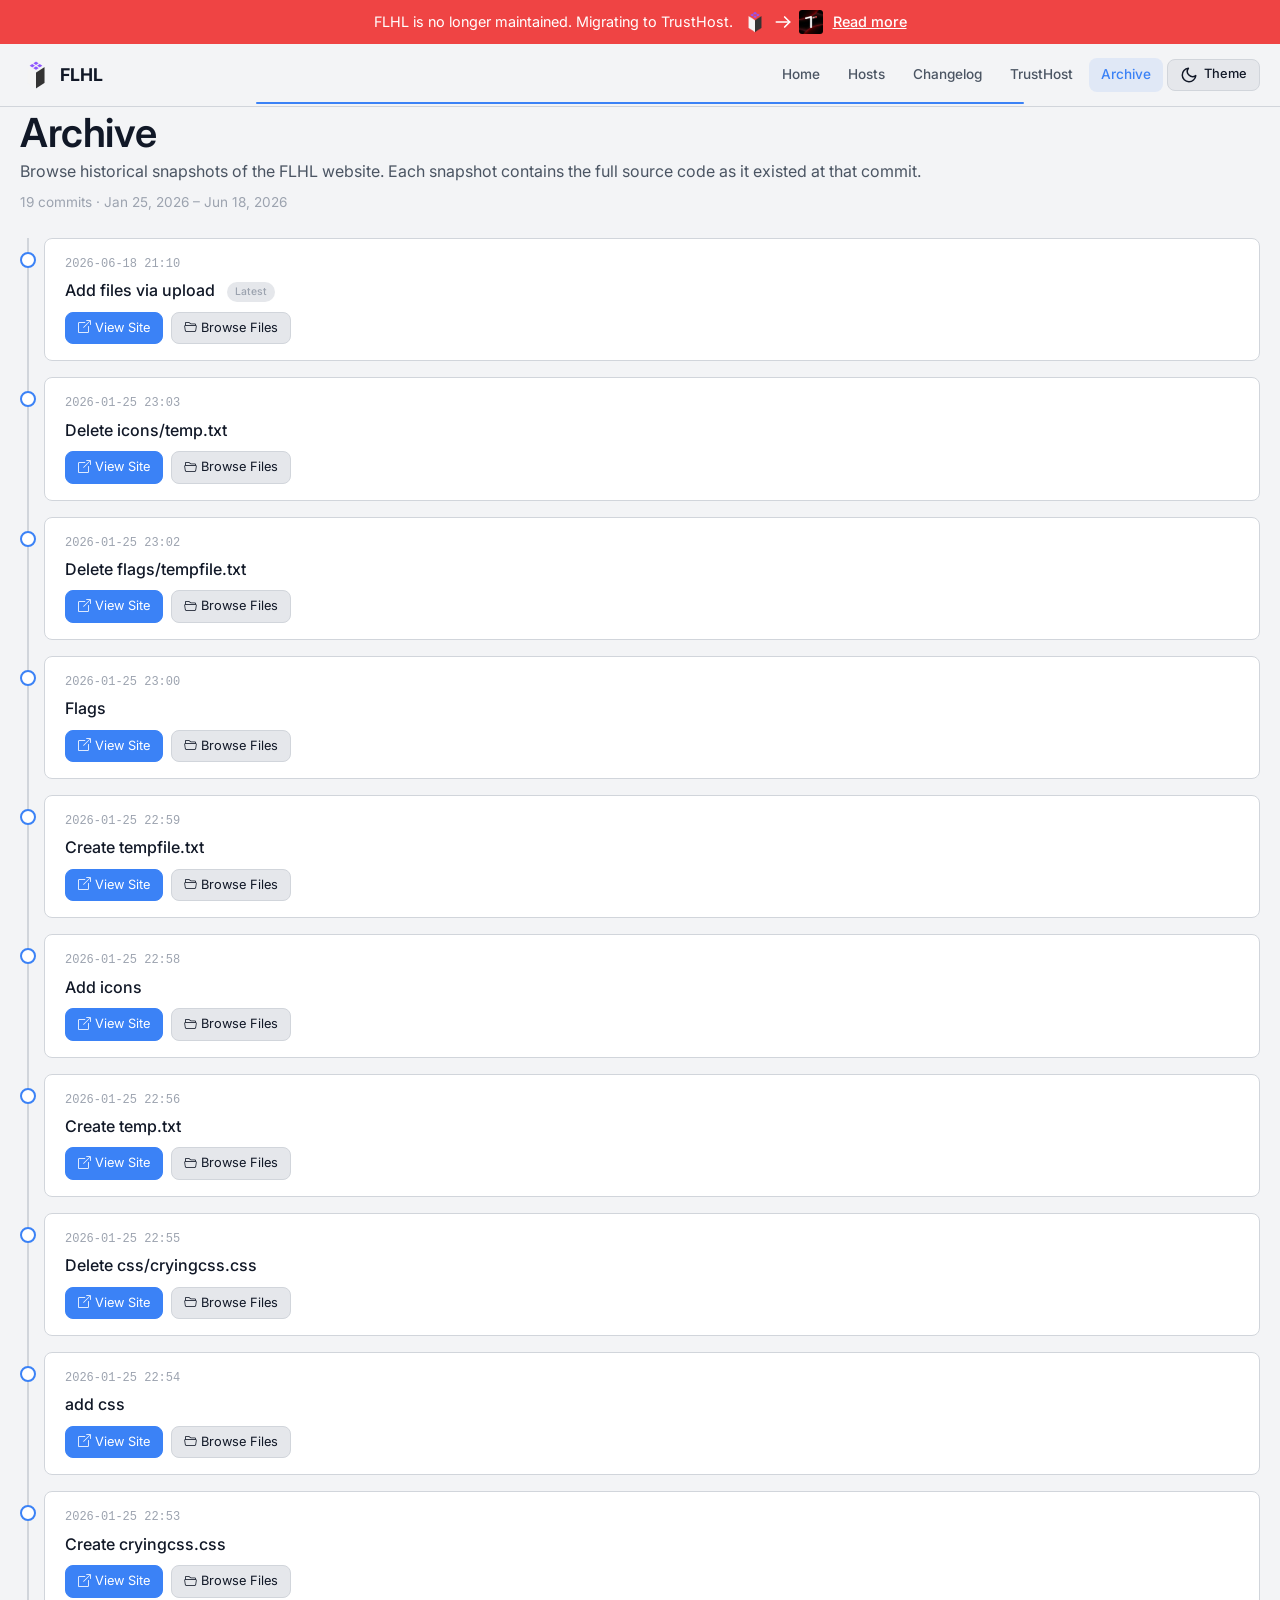
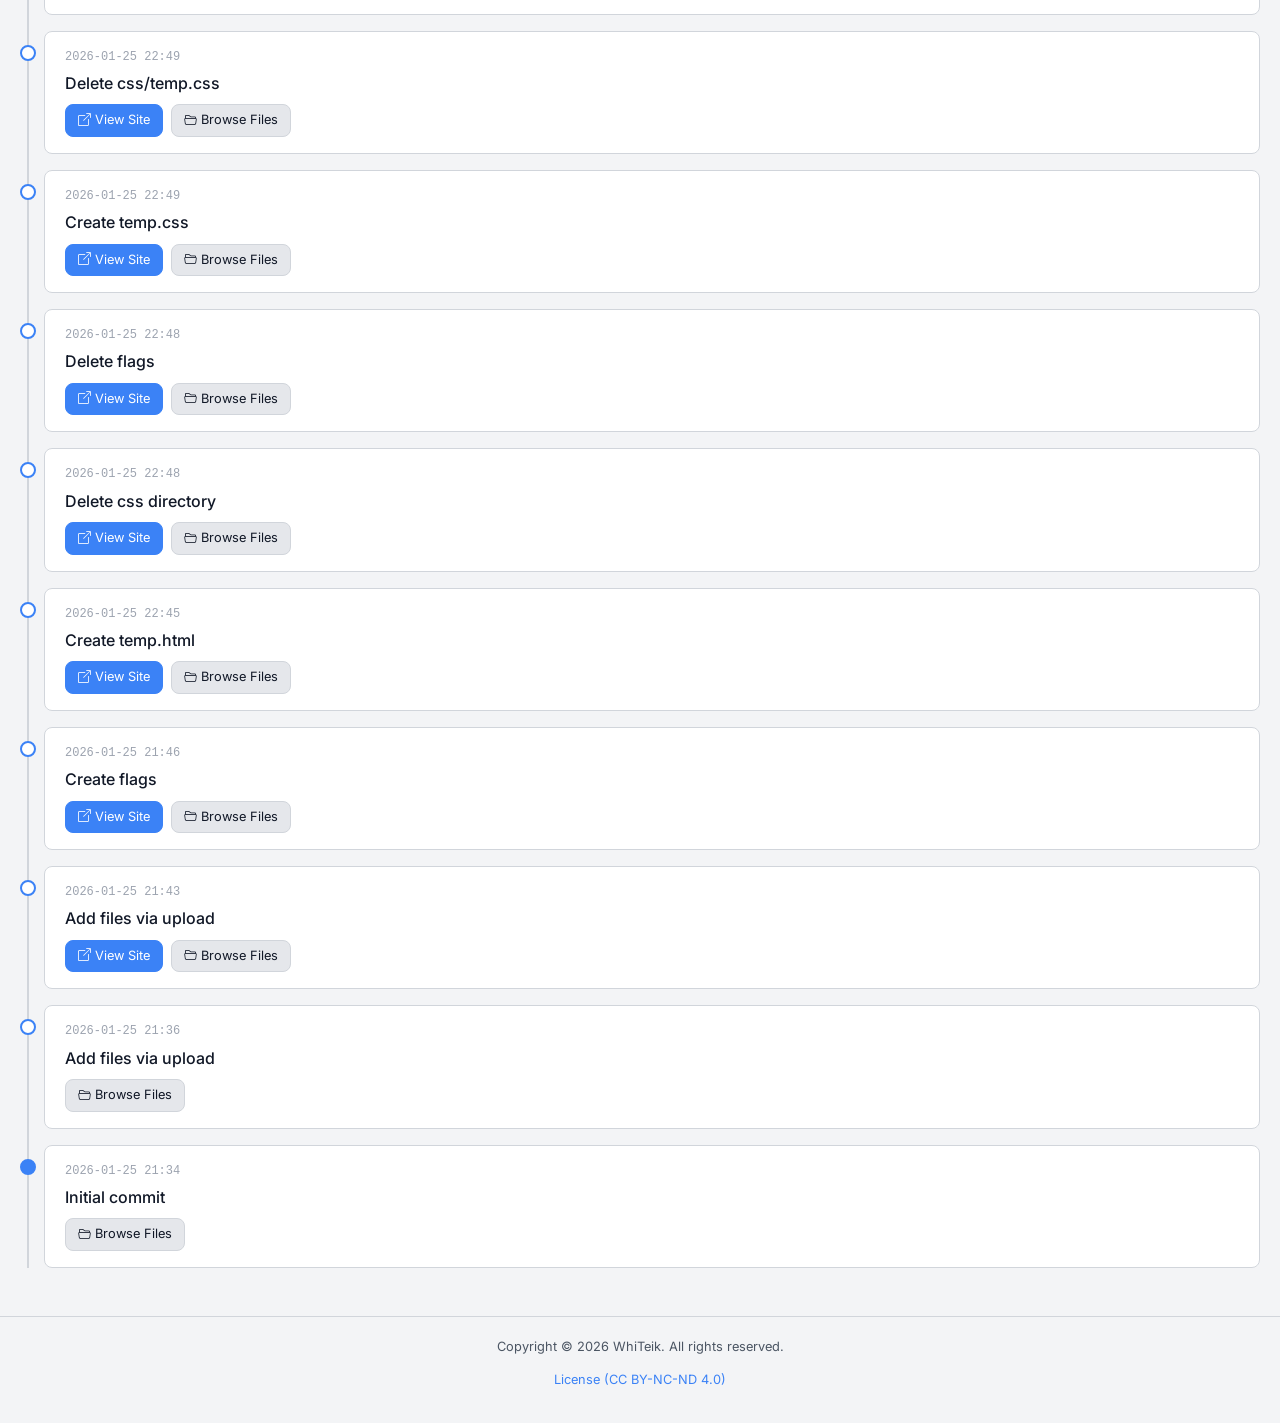
==== archives.html @ 9f1af86b "Add sidebar accessibility, animations, and transitions across all pages" ====
<!DOCTYPE html>
<html lang="en" data-theme>
<head>
<meta charset="UTF-8">
<meta name="viewport" content="width=device-width,initial-scale=1.0">
<meta name="description" content="FLHL Archive - Browse historical snapshots of the FLHL website across all commits.">
<title>Archive - FLHL</title>
<link rel="icon" href="assets/images/logo.png">
<link rel="preconnect" href="https://fonts.googleapis.com">
<link rel="preconnect" href="https://fonts.gstatic.com" crossorigin>
<link href="https://fonts.googleapis.com/css2?family=Inter:opsz,wght@14..32,400..700&display=swap" rel="stylesheet">
<link rel="stylesheet" href="https://cdn.jsdelivr.net/npm/bootstrap-icons@1.11.3/font/bootstrap-icons.min.css">
<link rel="stylesheet" href="assets/css/styles.css">
<script>
(function(){var t=localStorage.getItem('theme');if(!t){t=window.matchMedia('(prefers-color-scheme:light)').matches?'light':'dark'}document.documentElement.setAttribute('data-theme',t)})();
</script>
<style>
  .timeline{position:relative;padding-left:24px;margin-top:24px}
  .timeline::before{content:'';position:absolute;left:7px;top:0;bottom:0;width:2px;background:var(--border)}
  .tl-item{position:relative;margin-bottom:16px}
  .tl-dot{
    position:absolute;left:-24px;top:14px;width:16px;height:16px;border-radius:50%;
    background:var(--bg-card);border:2px solid var(--accent);z-index:1
  }
  .tl-item:last-child .tl-dot{background:var(--accent)}
  .tl-card{
    background:var(--bg-card);border:1px solid var(--border);border-radius:var(--radius);
    padding:16px 20px;transition:transform 0.2s ease,border-color var(--transition),box-shadow var(--transition)
  }
  .tl-card:hover{border-color:var(--accent);box-shadow:var(--shadow)}
  .tl-date{font-size:0.75rem;color:var(--text-dim);font-family:monospace;margin-bottom:4px}
  .tl-msg{font-weight:500;margin-bottom:8px}
  .tl-actions{display:flex;gap:8px;flex-wrap:wrap}
  .tl-btn{
    display:inline-flex;align-items:center;gap:4px;padding:5px 12px;border-radius:var(--radius);
    font-size:0.8rem;text-decoration:none;border:1px solid var(--border);color:var(--text);
    background:var(--surface);transition:all var(--transition)
  }
  .tl-btn:hover{border-color:var(--accent);color:var(--accent)}
  .tl-btn.primary{background:var(--accent);color:#fff;border-color:var(--accent)}
  .tl-btn.primary:hover{background:var(--accent-hover)}
  .tl-badge{
    display:inline-block;font-size:0.65rem;padding:2px 8px;border-radius:10px;
    background:var(--surface);color:var(--text-dim);margin-left:8px;vertical-align:middle
  }
</style>
</head>
<body>

<div class="warn-bar anim-warn">
  <span>FLHL is no longer maintained. Migrating to TrustHost.</span>
  <span class="warn-migrate"><img src="assets/images/logo.png" alt="FLHL"><svg width="20" height="20" viewBox="0 0 24 24" fill="none" stroke="currentColor" stroke-width="2" stroke-linecap="round" stroke-linejoin="round"><line x1="4" y1="12" x2="20" y2="12"/><polyline points="14,6 20,12 14,18"/></svg><img src="assets/images/trusthost.png" alt="TrustHost"></span>
  <a href="trusthost.html">Read more</a>
</div>

<header>
  <div class="container">
    <div class="header-left">
      <button class="hamburger" id="hamburgerBtn" aria-label="Open navigation menu" aria-expanded="false" aria-controls="mainNav">
        <svg width="18" height="18" viewBox="0 0 24 24" fill="none" stroke="currentColor" stroke-width="2" stroke-linecap="round" stroke-linejoin="round"><line x1="3" y1="6" x2="21" y2="6"/><line x1="3" y1="12" x2="21" y2="12"/><line x1="3" y1="18" x2="21" y2="18"/></svg>
      </button>
      <a href="index.html" class="logo">
        <img src="assets/images/logo.png" alt="">FLHL
      </a>
    </div>
    <nav id="mainNav" role="dialog" aria-modal="true" aria-label="Navigation menu" onclick="event.stopPropagation()">
      <button class="nav-close" id="navCloseBtn" aria-label="Close navigation menu">
        <svg width="18" height="18" viewBox="0 0 24 24" fill="none" stroke="currentColor" stroke-width="2" stroke-linecap="round" stroke-linejoin="round"><line x1="18" y1="6" x2="6" y2="18"/><line x1="6" y1="6" x2="18" y2="18"/></svg>
      </button>
      <a href="index.html">Home</a>
      <a href="flhl.html">Hosts</a>
      <a href="changelog.html">Changelog</a>
      <a href="trusthost.html">TrustHost</a>
      <a href="archives.html" class="active">Archive</a>
      <button class="btn btn-secondary btn-sm theme-btn-mobile" id="themeBtnMobile">
        <svg width="18" height="18" viewBox="0 0 24 24" fill="none" stroke="currentColor" stroke-width="2" stroke-linecap="round" stroke-linejoin="round"><path d="M21 12.79A9 9 0 1 1 11.21 3 7 7 0 0 0 21 12.79z"/></svg>
        Theme
      </button>
    </nav>
  </div>
</header>
<div class="nav-overlay" id="navOverlay" aria-hidden="true"></div>

<main>
  <div class="container">
    <h1 class="anim-hero">Archive</h1>
    <p style="color:var(--text-secondary);margin-bottom:8px">Browse historical snapshots of the FLHL website. Each snapshot contains the full source code as it existed at that commit.</p>
    <p style="color:var(--text-dim);font-size:0.85rem">19 commits &middot; Jan 25, 2026 &ndash; Jun 18, 2026</p>

    <div class="timeline">
      <div class="tl-item"><div class="tl-dot"></div>
        <div class="tl-card anim-card">
          <div class="tl-date">2026-06-18 21:10</div>
          <div class="tl-msg">Add files via upload <span class="tl-badge">Latest</span></div>
          <div class="tl-actions">
            <a href="archives/2026-06-18_21-10-55/index.html" target="_blank" class="tl-btn primary"><i class="bi bi-box-arrow-up-right"></i> View Site</a>
            <a href="archives/2026-06-18_21-10-55/browse.html" class="tl-btn"><i class="bi bi-folder2-open"></i> Browse Files</a>
          </div>
        </div>
      </div>

      <div class="tl-item"><div class="tl-dot"></div>
        <div class="tl-card anim-card">
          <div class="tl-date">2026-01-25 23:03</div>
          <div class="tl-msg">Delete icons/temp.txt</div>
          <div class="tl-actions">
            <a href="archives/2026-01-25_23-03-06/index.html" target="_blank" class="tl-btn primary"><i class="bi bi-box-arrow-up-right"></i> View Site</a>
            <a href="archives/2026-01-25_23-03-06/browse.html" class="tl-btn"><i class="bi bi-folder2-open"></i> Browse Files</a>
          </div>
        </div>
      </div>

      <div class="tl-item"><div class="tl-dot"></div>
        <div class="tl-card anim-card">
          <div class="tl-date">2026-01-25 23:02</div>
          <div class="tl-msg">Delete flags/tempfile.txt</div>
          <div class="tl-actions">
            <a href="archives/2026-01-25_23-02-26/index.html" target="_blank" class="tl-btn primary"><i class="bi bi-box-arrow-up-right"></i> View Site</a>
            <a href="archives/2026-01-25_23-02-26/browse.html" class="tl-btn"><i class="bi bi-folder2-open"></i> Browse Files</a>
          </div>
        </div>
      </div>

      <div class="tl-item"><div class="tl-dot"></div>
        <div class="tl-card anim-card">
          <div class="tl-date">2026-01-25 23:00</div>
          <div class="tl-msg">Flags</div>
          <div class="tl-actions">
            <a href="archives/2026-01-25_23-00-16/index.html" target="_blank" class="tl-btn primary"><i class="bi bi-box-arrow-up-right"></i> View Site</a>
            <a href="archives/2026-01-25_23-00-16/browse.html" class="tl-btn"><i class="bi bi-folder2-open"></i> Browse Files</a>
          </div>
        </div>
      </div>

      <div class="tl-item"><div class="tl-dot"></div>
        <div class="tl-card anim-card">
          <div class="tl-date">2026-01-25 22:59</div>
          <div class="tl-msg">Create tempfile.txt</div>
          <div class="tl-actions">
            <a href="archives/2026-01-25_22-59-29/index.html" target="_blank" class="tl-btn primary"><i class="bi bi-box-arrow-up-right"></i> View Site</a>
            <a href="archives/2026-01-25_22-59-29/browse.html" class="tl-btn"><i class="bi bi-folder2-open"></i> Browse Files</a>
          </div>
        </div>
      </div>

      <div class="tl-item"><div class="tl-dot"></div>
        <div class="tl-card anim-card">
          <div class="tl-date">2026-01-25 22:58</div>
          <div class="tl-msg">Add icons</div>
          <div class="tl-actions">
            <a href="archives/2026-01-25_22-58-42/index.html" target="_blank" class="tl-btn primary"><i class="bi bi-box-arrow-up-right"></i> View Site</a>
            <a href="archives/2026-01-25_22-58-42/browse.html" class="tl-btn"><i class="bi bi-folder2-open"></i> Browse Files</a>
          </div>
        </div>
      </div>

      <div class="tl-item"><div class="tl-dot"></div>
        <div class="tl-card anim-card">
          <div class="tl-date">2026-01-25 22:56</div>
          <div class="tl-msg">Create temp.txt</div>
          <div class="tl-actions">
            <a href="archives/2026-01-25_22-56-28/index.html" target="_blank" class="tl-btn primary"><i class="bi bi-box-arrow-up-right"></i> View Site</a>
            <a href="archives/2026-01-25_22-56-28/browse.html" class="tl-btn"><i class="bi bi-folder2-open"></i> Browse Files</a>
          </div>
        </div>
      </div>

      <div class="tl-item"><div class="tl-dot"></div>
        <div class="tl-card anim-card">
          <div class="tl-date">2026-01-25 22:55</div>
          <div class="tl-msg">Delete css/cryingcss.css</div>
          <div class="tl-actions">
            <a href="archives/2026-01-25_22-55-18/index.html" target="_blank" class="tl-btn primary"><i class="bi bi-box-arrow-up-right"></i> View Site</a>
            <a href="archives/2026-01-25_22-55-18/browse.html" class="tl-btn"><i class="bi bi-folder2-open"></i> Browse Files</a>
          </div>
        </div>
      </div>

      <div class="tl-item"><div class="tl-dot"></div>
        <div class="tl-card anim-card">
          <div class="tl-date">2026-01-25 22:54</div>
          <div class="tl-msg">add css</div>
          <div class="tl-actions">
            <a href="archives/2026-01-25_22-54-38/index.html" target="_blank" class="tl-btn primary"><i class="bi bi-box-arrow-up-right"></i> View Site</a>
            <a href="archives/2026-01-25_22-54-38/browse.html" class="tl-btn"><i class="bi bi-folder2-open"></i> Browse Files</a>
          </div>
        </div>
      </div>

      <div class="tl-item"><div class="tl-dot"></div>
        <div class="tl-card anim-card">
          <div class="tl-date">2026-01-25 22:53</div>
          <div class="tl-msg">Create cryingcss.css</div>
          <div class="tl-actions">
            <a href="archives/2026-01-25_22-53-04/index.html" target="_blank" class="tl-btn primary"><i class="bi bi-box-arrow-up-right"></i> View Site</a>
            <a href="archives/2026-01-25_22-53-04/browse.html" class="tl-btn"><i class="bi bi-folder2-open"></i> Browse Files</a>
          </div>
        </div>
      </div>

      <div class="tl-item"><div class="tl-dot"></div>
        <div class="tl-card anim-card">
          <div class="tl-date">2026-01-25 22:49</div>
          <div class="tl-msg">Delete css/temp.css</div>
          <div class="tl-actions">
            <a href="archives/2026-01-25_22-49-41/index.html" target="_blank" class="tl-btn primary"><i class="bi bi-box-arrow-up-right"></i> View Site</a>
            <a href="archives/2026-01-25_22-49-41/browse.html" class="tl-btn"><i class="bi bi-folder2-open"></i> Browse Files</a>
          </div>
        </div>
      </div>

      <div class="tl-item"><div class="tl-dot"></div>
        <div class="tl-card anim-card">
          <div class="tl-date">2026-01-25 22:49</div>
          <div class="tl-msg">Create temp.css</div>
          <div class="tl-actions">
            <a href="archives/2026-01-25_22-49-11/index.html" target="_blank" class="tl-btn primary"><i class="bi bi-box-arrow-up-right"></i> View Site</a>
            <a href="archives/2026-01-25_22-49-11/browse.html" class="tl-btn"><i class="bi bi-folder2-open"></i> Browse Files</a>
          </div>
        </div>
      </div>

      <div class="tl-item"><div class="tl-dot"></div>
        <div class="tl-card anim-card">
          <div class="tl-date">2026-01-25 22:48</div>
          <div class="tl-msg">Delete flags</div>
          <div class="tl-actions">
            <a href="archives/2026-01-25_22-48-30/index.html" target="_blank" class="tl-btn primary"><i class="bi bi-box-arrow-up-right"></i> View Site</a>
            <a href="archives/2026-01-25_22-48-30/browse.html" class="tl-btn"><i class="bi bi-folder2-open"></i> Browse Files</a>
          </div>
        </div>
      </div>

      <div class="tl-item"><div class="tl-dot"></div>
        <div class="tl-card anim-card">
          <div class="tl-date">2026-01-25 22:48</div>
          <div class="tl-msg">Delete css directory</div>
          <div class="tl-actions">
            <a href="archives/2026-01-25_22-48-09/index.html" target="_blank" class="tl-btn primary"><i class="bi bi-box-arrow-up-right"></i> View Site</a>
            <a href="archives/2026-01-25_22-48-09/browse.html" class="tl-btn"><i class="bi bi-folder2-open"></i> Browse Files</a>
          </div>
        </div>
      </div>

      <div class="tl-item"><div class="tl-dot"></div>
        <div class="tl-card anim-card">
          <div class="tl-date">2026-01-25 22:45</div>
          <div class="tl-msg">Create temp.html</div>
          <div class="tl-actions">
            <a href="archives/2026-01-25_22-45-18/index.html" target="_blank" class="tl-btn primary"><i class="bi bi-box-arrow-up-right"></i> View Site</a>
            <a href="archives/2026-01-25_22-45-18/browse.html" class="tl-btn"><i class="bi bi-folder2-open"></i> Browse Files</a>
          </div>
        </div>
      </div>

      <div class="tl-item"><div class="tl-dot"></div>
        <div class="tl-card anim-card">
          <div class="tl-date">2026-01-25 21:46</div>
          <div class="tl-msg">Create flags</div>
          <div class="tl-actions">
            <a href="archives/2026-01-25_21-46-42/index.html" target="_blank" class="tl-btn primary"><i class="bi bi-box-arrow-up-right"></i> View Site</a>
            <a href="archives/2026-01-25_21-46-42/browse.html" class="tl-btn"><i class="bi bi-folder2-open"></i> Browse Files</a>
          </div>
        </div>
      </div>

      <div class="tl-item"><div class="tl-dot"></div>
        <div class="tl-card anim-card">
          <div class="tl-date">2026-01-25 21:43</div>
          <div class="tl-msg">Add files via upload</div>
          <div class="tl-actions">
            <a href="archives/2026-01-25_21-43-21/index.html" target="_blank" class="tl-btn primary"><i class="bi bi-box-arrow-up-right"></i> View Site</a>
            <a href="archives/2026-01-25_21-43-21/browse.html" class="tl-btn"><i class="bi bi-folder2-open"></i> Browse Files</a>
          </div>
        </div>
      </div>

      <div class="tl-item"><div class="tl-dot"></div>
        <div class="tl-card anim-card">
          <div class="tl-date">2026-01-25 21:36</div>
          <div class="tl-msg">Add files via upload</div>
          <div class="tl-actions">
            <a href="archives/2026-01-25_21-36-17/browse.html" class="tl-btn"><i class="bi bi-folder2-open"></i> Browse Files</a>
          </div>
        </div>
      </div>

      <div class="tl-item"><div class="tl-dot"></div>
        <div class="tl-card anim-card">
          <div class="tl-date">2026-01-25 21:34</div>
          <div class="tl-msg">Initial commit</div>
          <div class="tl-actions">
            <a href="archives/2026-01-25_21-34-32/browse.html" class="tl-btn"><i class="bi bi-folder2-open"></i> Browse Files</a>
          </div>
        </div>
      </div>
    </div>
  </div>
</main>

<footer class="anim-fade">
  <div class="container">
    <p>Copyright &copy; 2026 WhiTeik. All rights reserved.</p>
    <p><a href="license.html">License (CC BY-NC-ND 4.0)</a></p>
  </div>
</footer>

<script>
(function(){
  var nav=document.getElementById('mainNav'),overlay=document.getElementById('navOverlay'),ham=document.getElementById('hamburgerBtn'),close=document.getElementById('navCloseBtn'),themeBtns=document.querySelectorAll('.theme-btn, .theme-btn-mobile');
  function openNav(){nav.classList.add('open');overlay.classList.add('open');overlay.removeAttribute('aria-hidden');ham.setAttribute('aria-expanded','true');document.body.style.overflow='hidden'}
  function closeNav(){nav.classList.remove('open');overlay.classList.remove('open');overlay.setAttribute('aria-hidden','true');ham.setAttribute('aria-expanded','false');document.body.style.overflow='';ham.focus()}
  function toggleNav(){nav.classList.contains('open')?closeNav():openNav()}
  function toggleTheme(){var t=document.documentElement.getAttribute('data-theme'),n=t==='light'?'dark':'light';document.documentElement.setAttribute('data-theme',n);localStorage.setItem('theme',n)}
  if(ham)ham.addEventListener('click',toggleNav);
  if(close)close.addEventListener('click',toggleNav);
  if(overlay)overlay.addEventListener('click',toggleNav);
  for(var i=0;i<themeBtns.length;i++)themeBtns[i].addEventListener('click',function(e){e.stopPropagation();toggleTheme()});
  document.addEventListener('keydown',function(e){if(e.key==='Escape'&&nav&&nav.classList.contains('open'))closeNav()});
  if(nav)nav.addEventListener('keydown',function(e){if(e.key==='Tab'){var f=nav.querySelectorAll('a, button, [tabindex]'),fi=Array.prototype.indexOf.call(f,document.activeElement);if(e.shiftKey&&fi===0){e.preventDefault();f[f.length-1].focus()}else if(!e.shiftKey&&fi===f.length-1){e.preventDefault();f[0].focus()}}});
})();
</script>
</body>
</html>
---- assets/css/styles.css ----
:root {
  --bg: #0f1117;
  --bg-elevated: #181b23;
  --bg-card: #1a1d26;
  --bg-card-hover: #1f2230;
  --surface: #1f222c;
  --surface-hover: #282c38;
  --text: #e5e7eb;
  --text-secondary: #9ca3af;
  --text-dim: #6b7280;
  --accent: #3b82f6;
  --accent-hover: #2563eb;
  --border: #2a2d38;
  --border-light: #3a3d48;
  --positive: #22c55e;
  --warning: #eab308;
  --negative: #ef4444;
  --radius: 8px;
  --shadow: 0 2px 12px rgba(0,0,0,0.3);
  --transition: 0.2s ease;
  --font: 'Inter', -apple-system, BlinkMacSystemFont, 'Segoe UI', system-ui, sans-serif;
}

[data-theme="light"] {
  --bg: #f3f4f6;
  --bg-elevated: #ffffff;
  --bg-card: #ffffff;
  --bg-card-hover: #f9fafb;
  --surface: #e5e7eb;
  --surface-hover: #d1d5db;
  --text: #111827;
  --text-secondary: #4b5563;
  --text-dim: #9ca3af;
  --accent: #3b82f6;
  --accent-hover: #2563eb;
  --border: #d1d5db;
  --border-light: #e5e7eb;
  --shadow: 0 2px 12px rgba(0,0,0,0.08);
}

*,*::before,*::after{box-sizing:border-box;margin:0;padding:0}
html{scroll-behavior:smooth}
body{
  font-family:var(--font);
  font-weight:400;
  font-size:16px;
  line-height:1.6;
  color:var(--text);
  background:var(--bg);
  min-height:100vh;
  -webkit-font-smoothing:antialiased;
}
::selection{background:var(--accent);color:#fff}
a{color:var(--accent);text-decoration:none;transition:var(--transition)}
a:hover{color:var(--accent-hover)}
img{max-width:100%;height:auto;display:block}

h1,h2,h3{font-family:var(--font);font-weight:600;line-height:1.3;color:var(--text)}
h1{font-size:clamp(1.6rem,3.5vw,2.5rem);letter-spacing:-0.01em}
h2{font-size:clamp(1.2rem,2vw,1.6rem)}
h3{font-size:1.1rem}
p{color:var(--text-secondary);margin-bottom:0.8rem}
small{font-size:0.85rem;color:var(--text-dim)}

.container{max-width:1320px;margin:0 auto;padding:0 20px}

.warn-bar{
  background:var(--negative);color:#fff;padding:10px 20px;
  font-size:0.9rem;display:flex;align-items:center;justify-content:center;gap:10px;flex-wrap:wrap;
}
.warn-bar img{height:28px;border-radius:4px}
.warn-bar a{color:#fff;text-decoration:underline;font-weight:500}
.warn-bar a:hover{color:#f0f0f0}
.warn-migrate{display:inline-flex;align-items:center;gap:6px}
.warn-migrate img{height:24px;width:auto;border-radius:3px}
.warn-migrate svg{stroke:#fff;flex-shrink:0}

header{
  padding:14px 0;border-bottom:1px solid var(--border);
  background:var(--bg);position:sticky;top:0;z-index:100;
}
header .container{display:flex;align-items:center;justify-content:space-between;gap:12px}
.logo{display:flex;align-items:center;gap:8px;font-weight:700;font-size:1.1rem;color:var(--text)}
.logo img{width:32px;height:32px;border-radius:6px}
.logo-accent{color:var(--accent)}
.header-left{display:flex;align-items:center;gap:8px}
nav{display:flex;align-items:center;gap:4px;flex-wrap:wrap}
nav a{
  padding:6px 12px;border-radius:var(--radius);
  font-size:0.85rem;font-weight:500;color:var(--text-secondary);
  transition:var(--transition);
}
nav a:hover{color:var(--text);background:var(--surface)}
nav a.active{color:var(--accent);background:rgba(59,130,246,0.1)}
.hamburger{
  display:none;width:34px;height:34px;border-radius:var(--radius);border:1px solid var(--border);
  background:var(--surface);color:var(--text);cursor:pointer;
  align-items:center;justify-content:center;transition:var(--transition);flex-shrink:0;
}
.hamburger:hover{background:var(--surface-hover)}
.nav-close{display:none}
.nav-overlay{
  display:none;position:fixed;inset:0;z-index:199;
  background:rgba(0,0,0,0.5);
}
.nav-overlay.open{display:block}

.theme-btn{
  width:34px;height:34px;border-radius:var(--radius);border:1px solid var(--border);
  background:var(--surface);color:var(--text-secondary);cursor:pointer;
  display:flex;align-items:center;justify-content:center;padding:6px;
  transition:var(--transition);
}
.theme-btn:hover{background:var(--surface-hover);color:var(--text)}

.hero{
  text-align:center;padding:clamp(32px,6vw,64px) 20px;
}
.hero h1{margin-bottom:12px}
.hero p{font-size:1.05rem;max-width:600px;margin:0 auto 20px}
.hero-actions{display:flex;gap:8px;justify-content:center;flex-wrap:wrap}

.btn{
  display:inline-flex;align-items:center;gap:6px;
  padding:10px 20px;border-radius:var(--radius);
  font-family:var(--font);font-size:0.9rem;font-weight:500;
  cursor:pointer;transition:var(--transition);border:none;text-decoration:none;line-height:1;
}
.btn-primary{background:var(--accent);color:#fff}
.btn-primary:hover{background:var(--accent-hover)}
.btn-secondary{background:var(--surface);color:var(--text);border:1px solid var(--border)}
.btn-secondary:hover{background:var(--surface-hover)}
.btn-ghost{background:transparent;color:var(--text-secondary)}
.btn-ghost:hover{color:var(--text);background:var(--surface)}
.btn-sm{padding:6px 12px;font-size:0.8rem}

.grid{
  display:grid;
  grid-template-columns:repeat(auto-fill,minmax(320px,1fr));
  gap:16px;
}

.card{
  background:var(--bg-card);border:1px solid var(--border);
  border-radius:var(--radius);padding:20px;
  transition:var(--transition);
}
.card:hover{background:var(--bg-card-hover);border-color:var(--border-light)}

.card-icon{
  width:64px;height:64px;border-radius:var(--radius);
  background:var(--surface);display:flex;align-items:center;justify-content:center;
  overflow:hidden;margin-bottom:12px;border:1px solid var(--border);
}
.card-icon img{width:56px;height:56px;object-fit:contain}

.card h3{margin-bottom:2px}
.card .sub{font-size:0.8rem;color:var(--text-dim);margin-bottom:10px;display:block}

.specs{display:flex;flex-wrap:wrap;gap:4px;margin:8px 0}
.spec{
  font-size:0.78rem;padding:3px 8px;border-radius:4px;
  background:var(--surface);color:var(--text-secondary);border:1px solid var(--border);
  display:inline-flex;align-items:center;gap:3px;
}
.spec .flag{width:16px;height:11px;border-radius:1px;object-fit:cover}

.rating{
  display:inline-flex;align-items:center;gap:4px;
  font-size:0.9rem;font-weight:600;color:#eab308;
  margin:6px 0;
}
.rating-stars{display:inline-flex;gap:1px}
.rating-stars svg{width:14px;height:14px}

.desc{
  padding:8px 12px;border-radius:var(--radius);
  margin:8px 0;font-size:0.85rem;font-weight:500;
  border-left:3px solid;
}
.desc-ok{background:rgba(34,197,94,0.06);border-color:var(--positive);color:var(--positive)}
.desc-warn{background:rgba(234,179,8,0.06);border-color:var(--warning);color:var(--warning)}
.desc-bad{background:rgba(239,68,68,0.06);border-color:var(--negative);color:var(--negative)}

.card-actions{display:flex;gap:6px;margin-top:8px}
.card-actions .btn{white-space:nowrap;flex-shrink:0}

.toggle-content{display:none;margin-top:12px;padding:12px;border-radius:var(--radius);background:var(--surface);border-left:3px solid var(--accent)}
.toggle-content.open{display:block}

.tabs{display:flex;gap:6px;flex-wrap:wrap;margin-bottom:16px}
.tab-btn{
  padding:8px 16px;border-radius:var(--radius);
  background:var(--surface);border:1px solid var(--border);
  color:var(--text-secondary);cursor:pointer;font-family:var(--font);
  font-size:0.85rem;font-weight:500;transition:var(--transition);
}
.tab-btn:hover{background:var(--surface-hover);color:var(--text)}
.tab-btn.active{background:var(--accent);color:#fff;border-color:var(--accent)}

.toolbar{
  display:flex;gap:6px;flex-wrap:wrap;align-items:center;
  margin-bottom:16px;padding:10px 12px;
  background:var(--bg-elevated);border-radius:var(--radius);
  border:1px solid var(--border);
}

.flags{display:inline-flex;gap:6px;margin-left:4px;vertical-align:middle;flex-wrap:wrap}
.flags img,.flag-item>.flag{width:18px;height:12px;border-radius:1px;object-fit:cover}

.flag-item{display:inline-flex;align-items:center;gap:3px}
.flag-item>.flag{width:18px;height:12px;border-radius:1px;object-fit:cover}
.flag-name{font-size:0.75rem;color:var(--text-secondary)}

.filter-group{display:flex;gap:6px;flex-wrap:wrap;flex:1}
.filter-group select{
  padding:6px 10px;border-radius:var(--radius);
  background:var(--surface);border:1px solid var(--border);
  color:var(--text);font-family:var(--font);font-size:0.8rem;
  cursor:pointer;transition:var(--transition);
}
.filter-group select:hover{border-color:var(--accent)}
.filter-group select:focus{outline:none;border-color:var(--accent)}
.toolbar-actions{display:flex;gap:6px;flex-wrap:wrap}

.changelog-entry{margin-bottom:12px}
.changelog-entry h3{font-size:0.9rem;margin-bottom:6px;color:var(--accent)}
.changelog-entry ul{list-style:none}
.changelog-entry li{padding:3px 0;font-size:0.85rem;color:var(--text-secondary);padding-left:14px;position:relative}
.changelog-entry li::before{content:'';position:absolute;left:0;top:10px;width:4px;height:4px;border-radius:50%;background:var(--accent)}


footer{
  margin-top:48px;padding:20px 0;
  border-top:1px solid var(--border);
  text-align:center;color:var(--text-dim);font-size:0.8rem;
}
footer a{color:var(--accent)}

@media(max-width:768px){
  .hamburger{display:flex}
  nav{
    position:fixed;top:0;left:-280px;width:280px;height:100dvh;
    background:var(--bg);border-right:1px solid var(--border);
    flex-direction:column;align-items:stretch;gap:0;
    padding:60px 16px 16px;z-index:201;
    transition:left 0.25s ease;overflow-y:auto;
  }
  nav.open{left:0}
  nav a{padding:12px 16px;border-radius:var(--radius);font-size:0.95rem}
  nav a.active{background:rgba(59,130,246,0.1)}
  .nav-close{
    display:flex;position:absolute;top:14px;right:14px;width:34px;height:34px;
    border-radius:var(--radius);border:1px solid var(--border);
    background:var(--surface);color:var(--text);cursor:pointer;
    align-items:center;justify-content:center;
  }
  .nav-close:hover{background:var(--surface-hover)}
  .theme-btn-mobile{margin-top:12px;width:100%;justify-content:center}
  .grid{grid-template-columns:1fr}
  .hero{padding:24px 16px}
  .card{padding:16px}
}
@media(max-width:480px){
  body{font-size:15px}
  .card-icon{width:56px;height:56px}
  .card-icon img{width:48px;height:48px}
}
@keyframes fadeInUp{from{opacity:0;transform:translateY(20px)}to{opacity:1;transform:translateY(0)}}
@keyframes fadeIn{from{opacity:0}to{opacity:1}}
@keyframes slideDown{from{opacity:0;transform:translateY(-10px)}to{opacity:1;transform:translateY(0)}}
@keyframes scaleIn{from{opacity:0;transform:scale(0.96)}to{opacity:1;transform:scale(1)}}

.anim-warn{animation:slideDown 0.35s ease}
.anim-hero{animation:fadeInUp 0.5s ease both}
.anim-fade{animation:fadeIn 0.5s ease both}
.anim-scale{animation:scaleIn 0.4s ease both}
.anim-card{animation:fadeInUp 0.4s ease both}

.grid .card:nth-child(1){animation-delay:0s}
.grid .card:nth-child(2){animation-delay:0.08s}
.grid .card:nth-child(3){animation-delay:0.16s}
.grid .card:nth-child(4){animation-delay:0.24s}
.grid .card:nth-child(5){animation-delay:0.32s}
.grid .card:nth-child(6){animation-delay:0.4s}

.card{transition:transform 0.2s ease,box-shadow 0.2s ease,background 0.2s ease,border-color 0.2s ease}
.card:hover{transform:translateY(-3px);box-shadow:var(--shadow)}

.spec{transition:background 0.2s ease,color 0.2s ease,border-color 0.2s ease}
.spec:hover{background:var(--accent);color:#fff;border-color:var(--accent)}

.tab-btn{transition:background 0.2s ease,color 0.2s ease,border-color 0.2s ease,transform 0.15s ease}
.tab-btn.active{transform:scale(1.04)}

.theme-btn svg,.theme-btn-mobile svg{transition:transform 0.3s ease}
.theme-btn:active svg,.theme-btn-mobile:active svg{transform:rotate(180deg)}

.toggle-content{max-height:0;overflow:hidden;opacity:0;transition:max-height 0.3s ease,opacity 0.3s ease,margin 0.3s ease,padding 0.3s ease;margin-top:0;padding:0 12px}
.toggle-content.open{max-height:500px;opacity:1;margin-top:12px;padding:12px}

.nav-overlay{opacity:0;transition:opacity 0.25s ease;pointer-events:none;display:block}
.nav-overlay.open{opacity:1;pointer-events:auto}

.hamburger:focus-visible,.nav-close:focus-visible,.theme-btn:focus-visible,.theme-btn-mobile:focus-visible,
nav a:focus-visible,.btn:focus-visible,.tab-btn:focus-visible,.filter-group select:focus-visible{outline:2px solid var(--accent);outline-offset:2px}

.rating{animation:fadeIn 0.6s ease}

.tl-card{transition:transform 0.2s ease,border-color 0.2s ease,box-shadow 0.2s ease}
.tl-card:hover{transform:translateY(-2px)}
.tl-btn{transition:all 0.2s ease}

nav a::after{content:'';position:absolute;bottom:2px;left:50%;width:0;height:2px;background:var(--accent);transition:width 0.2s ease,left 0.2s ease;border-radius:1px}
nav a:hover::after{width:60%;left:20%}
nav a.active::after{width:60%;left:20%}

@media(max-width:768px){
  nav a::after{display:none}
  nav a{border-left:3px solid transparent;transition:border-color 0.2s ease,background 0.2s ease,color 0.2s ease}
  nav a.active{border-left-color:var(--accent);background:rgba(59,130,246,0.1)}
  nav a:hover{border-left-color:var(--accent)}
}

@media(prefers-reduced-motion:reduce){
  *,*::before,*::after{animation:none!important;transition:none!important;scroll-behavior:auto}
  .card:hover{transform:none}
  .tl-card:hover{transform:none}
}
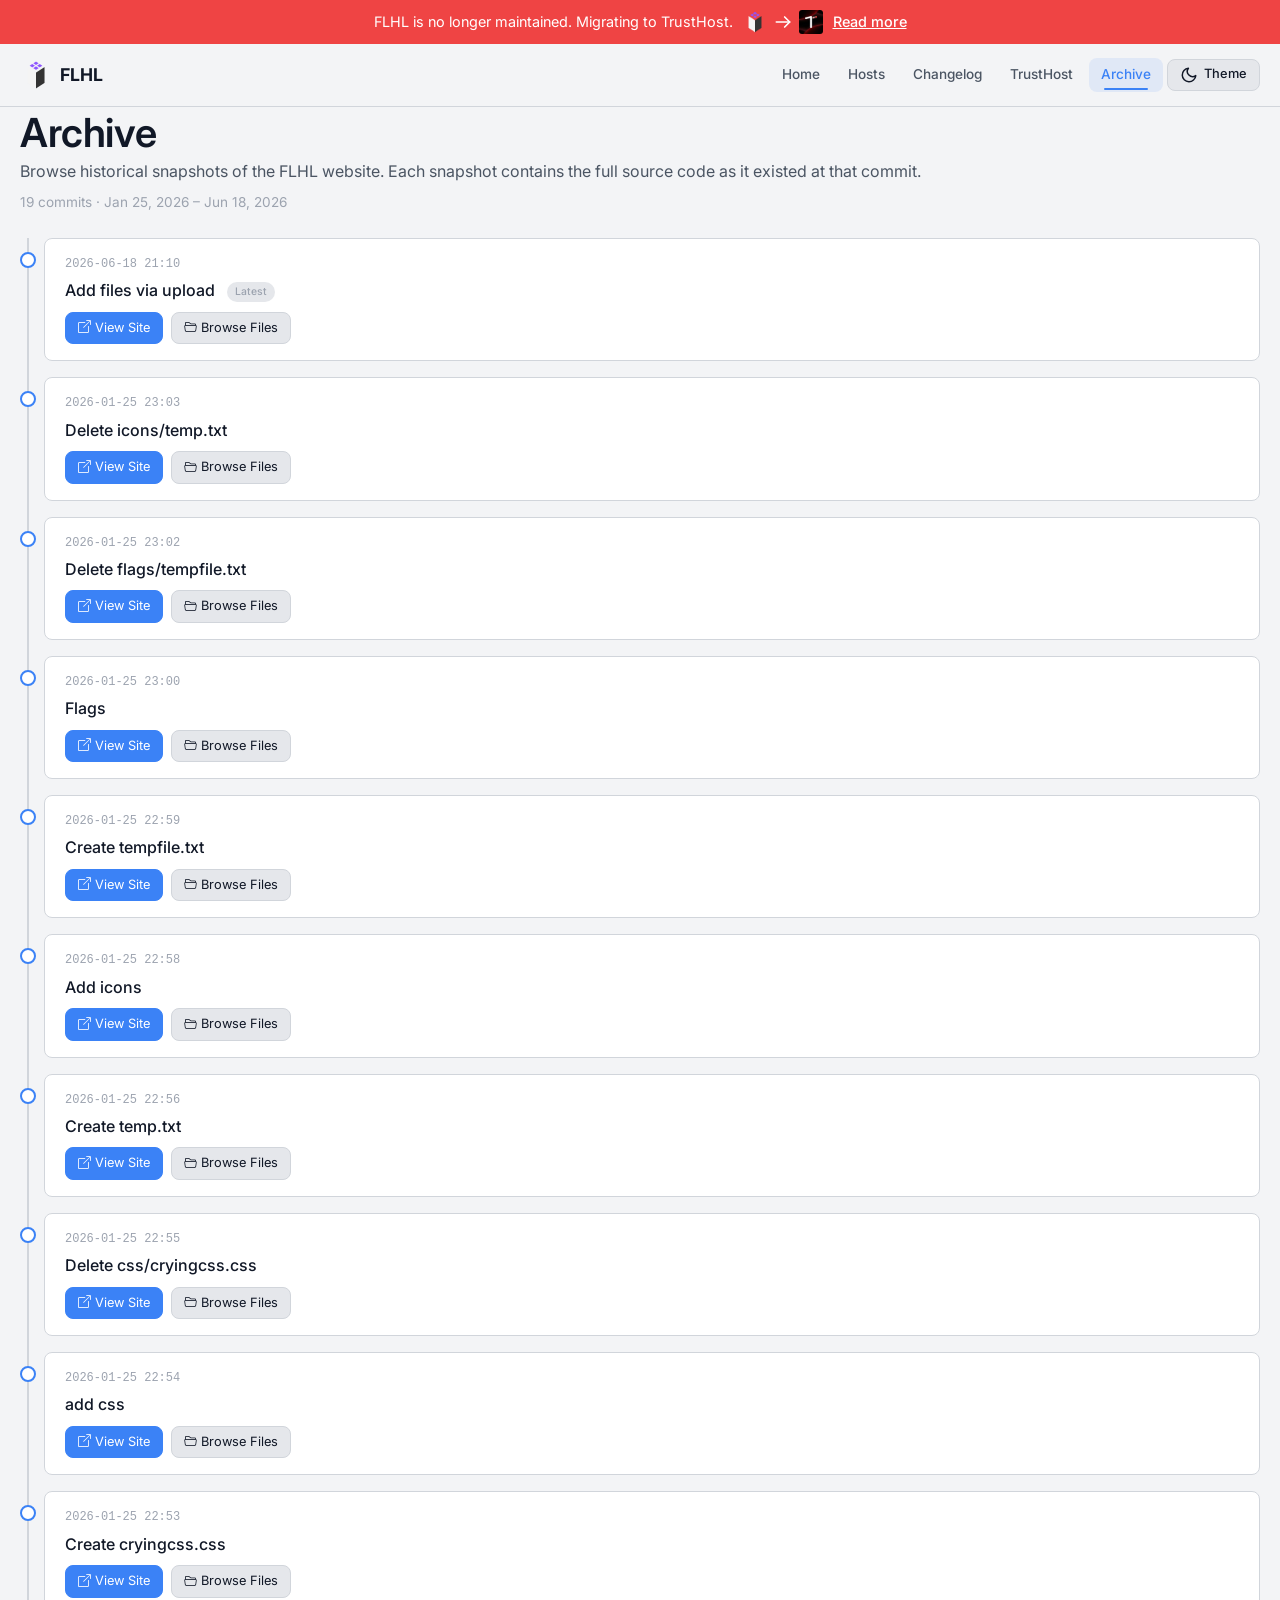
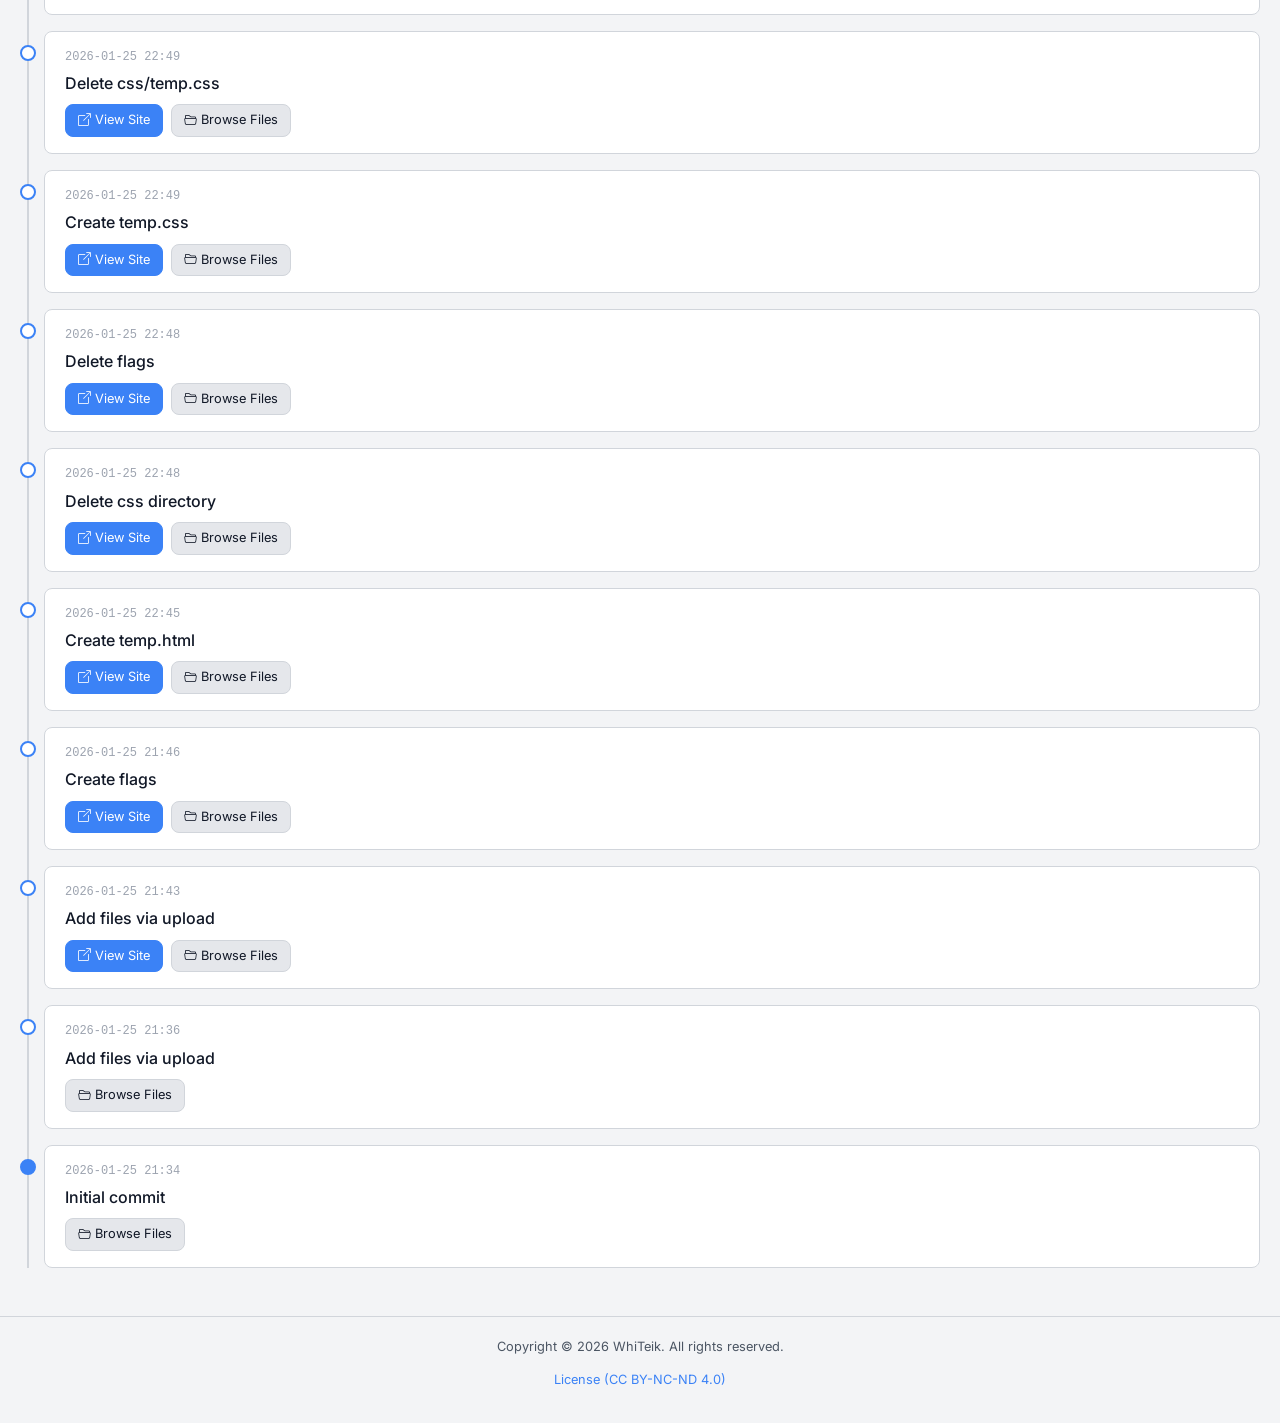
==== commit 995478b6: "Extract shared sidebar/theme JS to assets/js/main.js, add position:relative to nav a for underline a" ====
--- a/archives.html
+++ b/archives.html
@@ -63,7 +63,7 @@
         <img src="assets/images/logo.png" alt="">FLHL
       </a>
     </div>
-    <nav id="mainNav" role="dialog" aria-modal="true" aria-label="Navigation menu" onclick="event.stopPropagation()">
+    <nav id="mainNav" role="dialog" aria-modal="true" aria-label="Navigation menu">
       <button class="nav-close" id="navCloseBtn" aria-label="Close navigation menu">
         <svg width="18" height="18" viewBox="0 0 24 24" fill="none" stroke="currentColor" stroke-width="2" stroke-linecap="round" stroke-linejoin="round"><line x1="18" y1="6" x2="6" y2="18"/><line x1="6" y1="6" x2="18" y2="18"/></svg>
       </button>
@@ -305,20 +305,6 @@
   </div>
 </footer>
 
-<script>
-(function(){
-  var nav=document.getElementById('mainNav'),overlay=document.getElementById('navOverlay'),ham=document.getElementById('hamburgerBtn'),close=document.getElementById('navCloseBtn'),themeBtns=document.querySelectorAll('.theme-btn, .theme-btn-mobile');
-  function openNav(){nav.classList.add('open');overlay.classList.add('open');overlay.removeAttribute('aria-hidden');ham.setAttribute('aria-expanded','true');document.body.style.overflow='hidden'}
-  function closeNav(){nav.classList.remove('open');overlay.classList.remove('open');overlay.setAttribute('aria-hidden','true');ham.setAttribute('aria-expanded','false');document.body.style.overflow='';ham.focus()}
-  function toggleNav(){nav.classList.contains('open')?closeNav():openNav()}
-  function toggleTheme(){var t=document.documentElement.getAttribute('data-theme'),n=t==='light'?'dark':'light';document.documentElement.setAttribute('data-theme',n);localStorage.setItem('theme',n)}
-  if(ham)ham.addEventListener('click',toggleNav);
-  if(close)close.addEventListener('click',toggleNav);
-  if(overlay)overlay.addEventListener('click',toggleNav);
-  for(var i=0;i<themeBtns.length;i++)themeBtns[i].addEventListener('click',function(e){e.stopPropagation();toggleTheme()});
-  document.addEventListener('keydown',function(e){if(e.key==='Escape'&&nav&&nav.classList.contains('open'))closeNav()});
-  if(nav)nav.addEventListener('keydown',function(e){if(e.key==='Tab'){var f=nav.querySelectorAll('a, button, [tabindex]'),fi=Array.prototype.indexOf.call(f,document.activeElement);if(e.shiftKey&&fi===0){e.preventDefault();f[f.length-1].focus()}else if(!e.shiftKey&&fi===f.length-1){e.preventDefault();f[0].focus()}}});
-})();
-</script>
+<script src="assets/js/main.js"></script>
 </body>
 </html>
--- a/assets/css/styles.css
+++ b/assets/css/styles.css
@@ -88,7 +88,7 @@
 nav a{
   padding:6px 12px;border-radius:var(--radius);
   font-size:0.85rem;font-weight:500;color:var(--text-secondary);
-  transition:var(--transition);
+  transition:var(--transition);position:relative;
 }
 nav a:hover{color:var(--text);background:var(--surface)}
 nav a.active{color:var(--accent);background:rgba(59,130,246,0.1)}
@@ -186,7 +186,7 @@
 .card-actions .btn{white-space:nowrap;flex-shrink:0}
 
 .toggle-content{display:none;margin-top:12px;padding:12px;border-radius:var(--radius);background:var(--surface);border-left:3px solid var(--accent)}
-.toggle-content.open{display:block}
+.toggle-content.open{display:block;animation:fadeIn 0.3s ease}
 
 .tabs{display:flex;gap:6px;flex-wrap:wrap;margin-bottom:16px}
 .tab-btn{
@@ -296,12 +296,6 @@
 .theme-btn svg,.theme-btn-mobile svg{transition:transform 0.3s ease}
 .theme-btn:active svg,.theme-btn-mobile:active svg{transform:rotate(180deg)}
 
-.toggle-content{max-height:0;overflow:hidden;opacity:0;transition:max-height 0.3s ease,opacity 0.3s ease,margin 0.3s ease,padding 0.3s ease;margin-top:0;padding:0 12px}
-.toggle-content.open{max-height:500px;opacity:1;margin-top:12px;padding:12px}
-
-.nav-overlay{opacity:0;transition:opacity 0.25s ease;pointer-events:none;display:block}
-.nav-overlay.open{opacity:1;pointer-events:auto}
-
 .hamburger:focus-visible,.nav-close:focus-visible,.theme-btn:focus-visible,.theme-btn-mobile:focus-visible,
 nav a:focus-visible,.btn:focus-visible,.tab-btn:focus-visible,.filter-group select:focus-visible{outline:2px solid var(--accent);outline-offset:2px}
 
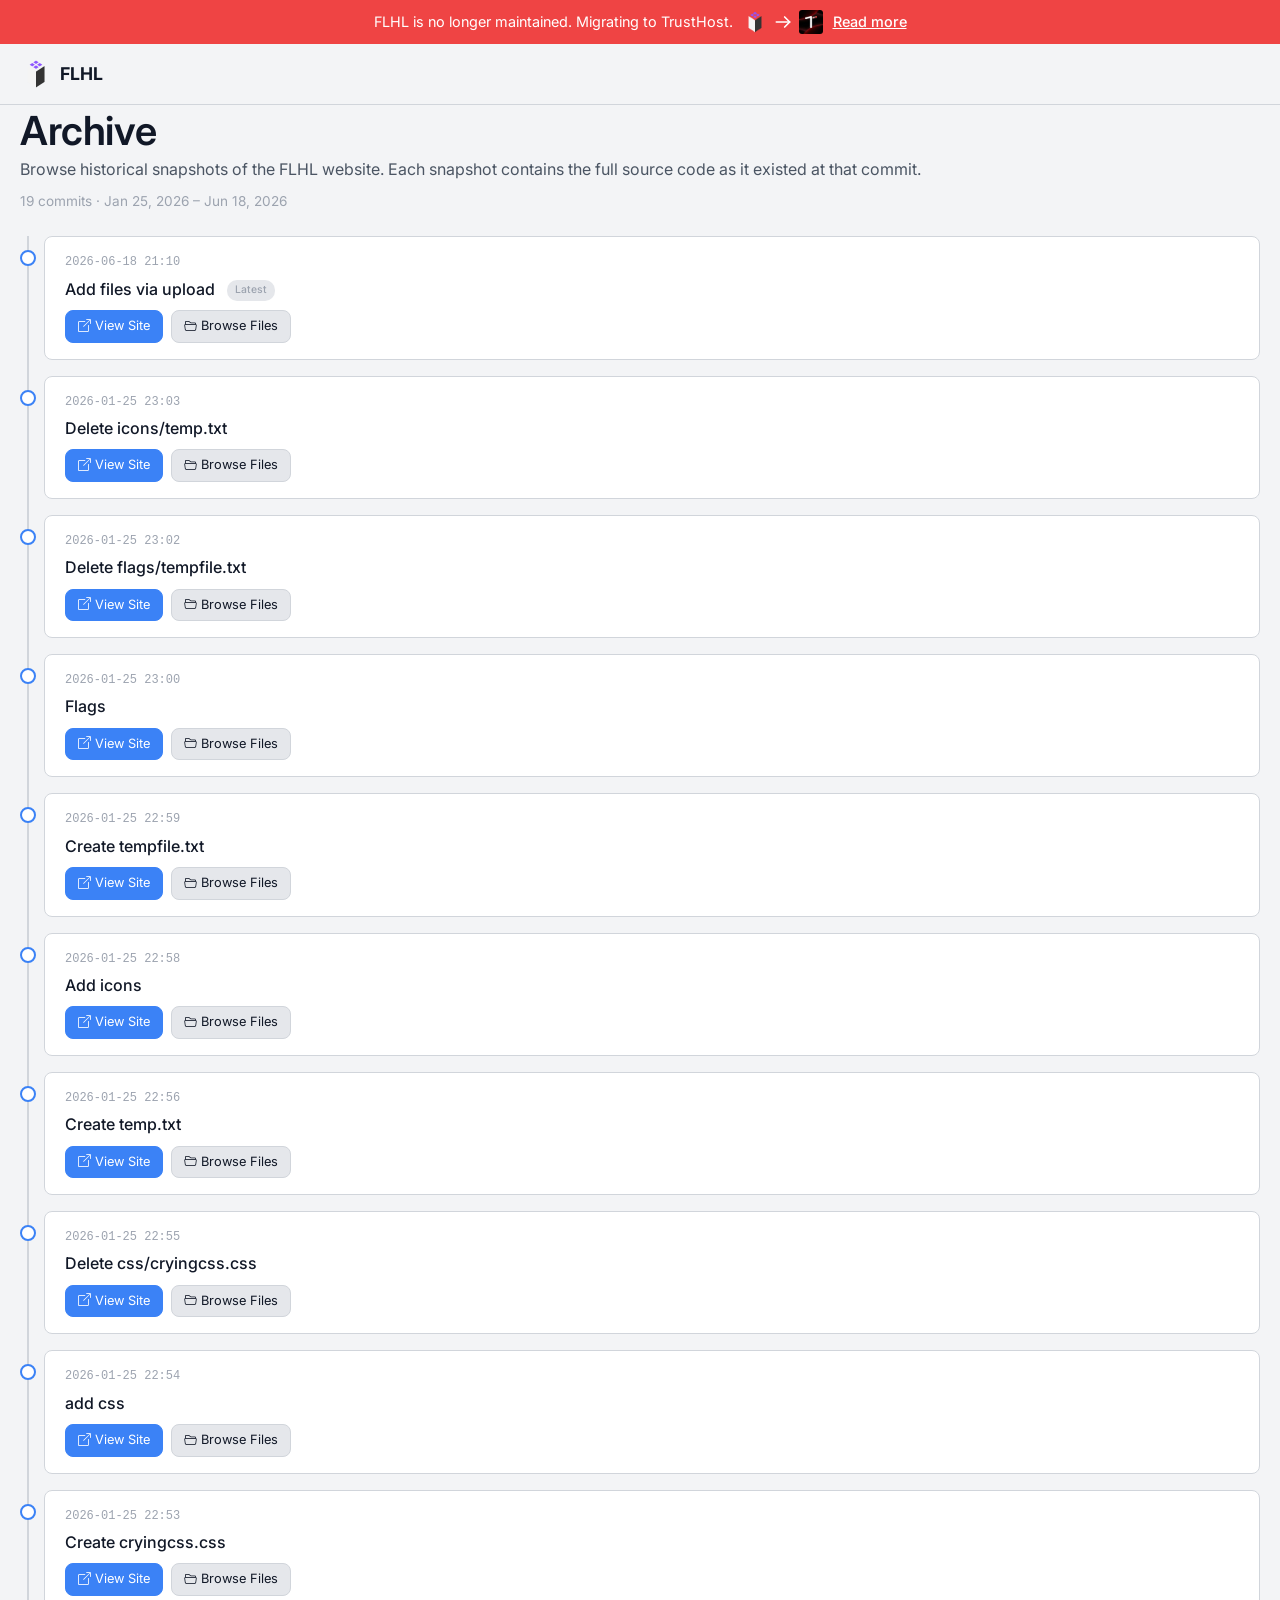
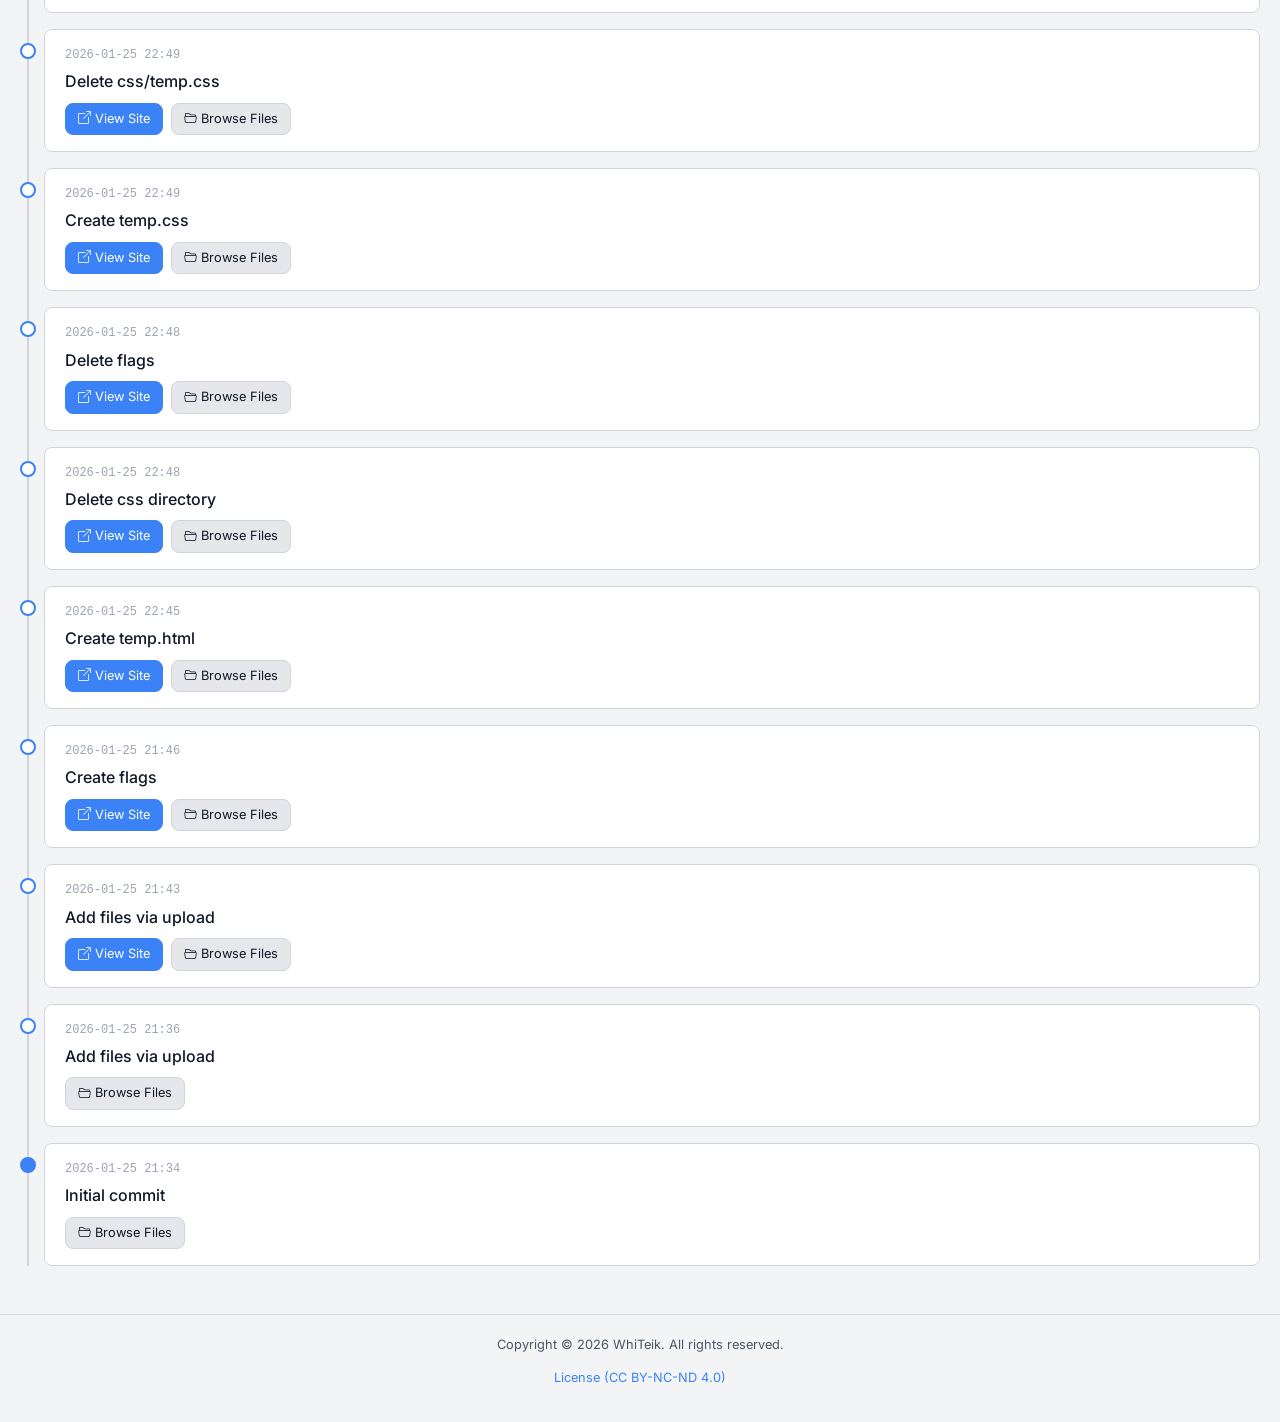
==== commit 269d1883: "Fix sidebar: wrap header+nav in .header-wrap, nav outside header so z-index:202 works in root stacki" ====
--- a/archives.html
+++ b/archives.html
@@ -47,41 +47,45 @@
 </head>
 <body>
 
+<a href="#main-content" class="skip-link">Skip to content</a>
+
 <div class="warn-bar anim-warn">
   <span>FLHL is no longer maintained. Migrating to TrustHost.</span>
   <span class="warn-migrate"><img src="assets/images/logo.png" alt="FLHL"><svg width="20" height="20" viewBox="0 0 24 24" fill="none" stroke="currentColor" stroke-width="2" stroke-linecap="round" stroke-linejoin="round"><line x1="4" y1="12" x2="20" y2="12"/><polyline points="14,6 20,12 14,18"/></svg><img src="assets/images/trusthost.png" alt="TrustHost"></span>
   <a href="trusthost.html">Read more</a>
 </div>
 
-<header>
+<div class="header-wrap">
+    <header>
   <div class="container">
     <div class="header-left">
       <button class="hamburger" id="hamburgerBtn" aria-label="Open navigation menu" aria-expanded="false" aria-controls="mainNav">
         <svg width="18" height="18" viewBox="0 0 24 24" fill="none" stroke="currentColor" stroke-width="2" stroke-linecap="round" stroke-linejoin="round"><line x1="3" y1="6" x2="21" y2="6"/><line x1="3" y1="12" x2="21" y2="12"/><line x1="3" y1="18" x2="21" y2="18"/></svg>
       </button>
       <a href="index.html" class="logo">
-        <img src="assets/images/logo.png" alt="">FLHL
+        <img src="assets/images/logo.png" alt="FLHL logo">FLHL
       </a>
     </div>
-    <nav id="mainNav" role="dialog" aria-modal="true" aria-label="Navigation menu">
-      <button class="nav-close" id="navCloseBtn" aria-label="Close navigation menu">
-        <svg width="18" height="18" viewBox="0 0 24 24" fill="none" stroke="currentColor" stroke-width="2" stroke-linecap="round" stroke-linejoin="round"><line x1="18" y1="6" x2="6" y2="18"/><line x1="6" y1="6" x2="18" y2="18"/></svg>
-      </button>
-      <a href="index.html">Home</a>
-      <a href="flhl.html">Hosts</a>
-      <a href="changelog.html">Changelog</a>
-      <a href="trusthost.html">TrustHost</a>
-      <a href="archives.html" class="active">Archive</a>
-      <button class="btn btn-secondary btn-sm theme-btn-mobile" id="themeBtnMobile">
-        <svg width="18" height="18" viewBox="0 0 24 24" fill="none" stroke="currentColor" stroke-width="2" stroke-linecap="round" stroke-linejoin="round"><path d="M21 12.79A9 9 0 1 1 11.21 3 7 7 0 0 0 21 12.79z"/></svg>
-        Theme
-      </button>
-    </nav>
   </div>
 </header>
+<nav id="mainNav" role="dialog" aria-modal="true" aria-label="Navigation menu" style="background:var(--bg)">
+  <button class="nav-close" id="navCloseBtn" aria-label="Close navigation menu">
+    <svg width="18" height="18" viewBox="0 0 24 24" fill="none" stroke="currentColor" stroke-width="2" stroke-linecap="round" stroke-linejoin="round"><line x1="18" y1="6" x2="6" y2="18"/><line x1="6" y1="6" x2="18" y2="18"/></svg>
+  </button>
+  <a href="index.html">Home</a>
+  <a href="flhl.html">Hosts</a>
+  <a href="changelog.html">Changelog</a>
+  <a href="trusthost.html">TrustHost</a>
+  <a href="archives.html" class="active" aria-current="page">Archive</a>
+  <button class="btn btn-secondary btn-sm theme-btn-mobile" id="themeBtnMobile" aria-label="Toggle dark/light theme">
+    <svg width="18" height="18" viewBox="0 0 24 24" fill="none" stroke="currentColor" stroke-width="2" stroke-linecap="round" stroke-linejoin="round"><path d="M21 12.79A9 9 0 1 1 11.21 3 7 7 0 0 0 21 12.79z"/></svg>
+    Theme
+  </button>
+</nav>
+</div>
 <div class="nav-overlay" id="navOverlay" aria-hidden="true"></div>
 
-<main>
+<main id="main-content">
   <div class="container">
     <h1 class="anim-hero">Archive</h1>
     <p style="color:var(--text-secondary);margin-bottom:8px">Browse historical snapshots of the FLHL website. Each snapshot contains the full source code as it existed at that commit.</p>
--- a/assets/css/styles.css
+++ b/assets/css/styles.css
@@ -51,6 +51,13 @@
   -webkit-font-smoothing:antialiased;
 }
 ::selection{background:var(--accent);color:#fff}
+.sr-only{position:absolute;width:1px;height:1px;padding:0;margin:-1px;overflow:hidden;clip:rect(0,0,0,0);white-space:nowrap;border:0}
+.skip-link{
+  position:absolute;top:-100%;left:50%;transform:translateX(-50%);
+  background:var(--accent);color:#fff;padding:8px 16px;border-radius:0 0 var(--radius) var(--radius);
+  font-size:0.85rem;font-weight:600;z-index:9999;transition:top 0.2s ease;text-decoration:none;
+}
+.skip-link:focus{top:0}
 a{color:var(--accent);text-decoration:none;transition:var(--transition)}
 a:hover{color:var(--accent-hover)}
 img{max-width:100%;height:auto;display:block}
@@ -64,9 +71,11 @@
 
 .container{max-width:1320px;margin:0 auto;padding:0 20px}
 
+/* Warn bar */
 .warn-bar{
   background:var(--negative);color:#fff;padding:10px 20px;
   font-size:0.9rem;display:flex;align-items:center;justify-content:center;gap:10px;flex-wrap:wrap;
+  position:sticky;top:0;z-index:201;
 }
 .warn-bar img{height:28px;border-radius:4px}
 .warn-bar a{color:#fff;text-decoration:underline;font-weight:500}
@@ -75,36 +84,62 @@
 .warn-migrate img{height:24px;width:auto;border-radius:3px}
 .warn-migrate svg{stroke:#fff;flex-shrink:0}
 
+/* Header */
 header{
   padding:14px 0;border-bottom:1px solid var(--border);
-  background:var(--bg);position:sticky;top:0;z-index:100;
+  background:var(--bg);position:sticky;top:0;z-index:200;
 }
 header .container{display:flex;align-items:center;justify-content:space-between;gap:12px}
 .logo{display:flex;align-items:center;gap:8px;font-weight:700;font-size:1.1rem;color:var(--text)}
 .logo img{width:32px;height:32px;border-radius:6px}
 .logo-accent{color:var(--accent)}
 .header-left{display:flex;align-items:center;gap:8px}
-nav{display:flex;align-items:center;gap:4px;flex-wrap:wrap}
-nav a{
+.header-wrap{position:relative}
+
+/* Desktop nav */
+#mainNav{
+  display:flex;align-items:center;gap:4px;
+  position:absolute;right:20px;top:50%;transform:translateY(-50%);
+}
+.theme-btn-mobile{display:none}
+#mainNav a{
   padding:6px 12px;border-radius:var(--radius);
   font-size:0.85rem;font-weight:500;color:var(--text-secondary);
-  transition:var(--transition);position:relative;
-}
-nav a:hover{color:var(--text);background:var(--surface)}
-nav a.active{color:var(--accent);background:rgba(59,130,246,0.1)}
+  transition:var(--transition);position:relative;white-space:nowrap;
+}
+#mainNav a:hover{color:var(--text);background:var(--surface)}
+#mainNav a.active{color:var(--accent);background:rgba(59,130,246,0.1)}
+#mainNav a::after{
+  content:'';position:absolute;bottom:2px;left:50%;width:0;height:2px;
+  background:var(--accent);transition:width 0.2s ease,left 0.2s ease;border-radius:1px;
+}
+#mainNav a:hover::after,#mainNav a.active::after{width:60%;left:20%}
+
+/* Hamburger - inside header */
 .hamburger{
   display:none;width:34px;height:34px;border-radius:var(--radius);border:1px solid var(--border);
   background:var(--surface);color:var(--text);cursor:pointer;
   align-items:center;justify-content:center;transition:var(--transition);flex-shrink:0;
 }
 .hamburger:hover{background:var(--surface-hover)}
-.nav-close{display:none}
+
+/* Mobile sidebar close - inside sidebar */
+.nav-close{
+  display:none;position:absolute;top:14px;right:14px;width:34px;height:34px;
+  border-radius:var(--radius);border:1px solid var(--border);
+  background:var(--surface);color:var(--text);cursor:pointer;
+  align-items:center;justify-content:center;
+}
+.nav-close:hover{background:var(--surface-hover)}
+
+/* Overlay */
 .nav-overlay{
   display:none;position:fixed;inset:0;z-index:199;
   background:rgba(0,0,0,0.5);
 }
 .nav-overlay.open{display:block}
 
+/* Theme buttons */
 .theme-btn{
   width:34px;height:34px;border-radius:var(--radius);border:1px solid var(--border);
   background:var(--surface);color:var(--text-secondary);cursor:pointer;
@@ -112,7 +147,12 @@
   transition:var(--transition);
 }
 .theme-btn:hover{background:var(--surface-hover);color:var(--text)}
-
+.theme-btn svg{transition:transform 0.3s ease}
+.theme-btn:active svg{transform:rotate(180deg)}
+.theme-btn-mobile svg{transition:transform 0.3s ease}
+.theme-btn-mobile:active svg{transform:rotate(180deg)}
+
+/* Hero */
 .hero{
   text-align:center;padding:clamp(32px,6vw,64px) 20px;
 }
@@ -120,6 +160,7 @@
 .hero p{font-size:1.05rem;max-width:600px;margin:0 auto 20px}
 .hero-actions{display:flex;gap:8px;justify-content:center;flex-wrap:wrap}
 
+/* Buttons */
 .btn{
   display:inline-flex;align-items:center;gap:6px;
   padding:10px 20px;border-radius:var(--radius);
@@ -134,18 +175,22 @@
 .btn-ghost:hover{color:var(--text);background:var(--surface)}
 .btn-sm{padding:6px 12px;font-size:0.8rem}
 
+/* Grid */
 .grid{
   display:grid;
   grid-template-columns:repeat(auto-fill,minmax(320px,1fr));
   gap:16px;
-}
-
+  min-width:0;
+}
+
+/* Card */
 .card{
   background:var(--bg-card);border:1px solid var(--border);
   border-radius:var(--radius);padding:20px;
-  transition:var(--transition);
-}
-.card:hover{background:var(--bg-card-hover);border-color:var(--border-light)}
+  transition:transform 0.2s ease,box-shadow 0.2s ease,background 0.2s ease,border-color 0.2s ease;
+  overflow-wrap:break-word;word-wrap:break-word;max-width:100%;min-width:0;
+}
+.card:hover{background:var(--bg-card-hover);border-color:var(--border-light);transform:translateY(-3px);box-shadow:var(--shadow)}
 
 .card-icon{
   width:64px;height:64px;border-radius:var(--radius);
@@ -157,22 +202,26 @@
 .card h3{margin-bottom:2px}
 .card .sub{font-size:0.8rem;color:var(--text-dim);margin-bottom:10px;display:block}
 
+/* Specs */
 .specs{display:flex;flex-wrap:wrap;gap:4px;margin:8px 0}
 .spec{
-  font-size:0.78rem;padding:3px 8px;border-radius:4px;
+  font-size:0.75rem;padding:2px 6px;border-radius:4px;
   background:var(--surface);color:var(--text-secondary);border:1px solid var(--border);
-  display:inline-flex;align-items:center;gap:3px;
-}
+  display:inline-flex;align-items:center;gap:3px;white-space:nowrap;
+}
+.spec:hover{background:var(--accent);color:#fff;border-color:var(--accent)}
 .spec .flag{width:16px;height:11px;border-radius:1px;object-fit:cover}
 
+/* Rating */
 .rating{
   display:inline-flex;align-items:center;gap:4px;
   font-size:0.9rem;font-weight:600;color:#eab308;
-  margin:6px 0;
+  margin:6px 0;animation:fadeIn 0.6s ease;
 }
 .rating-stars{display:inline-flex;gap:1px}
 .rating-stars svg{width:14px;height:14px}
 
+/* Desc */
 .desc{
   padding:8px 12px;border-radius:var(--radius);
   margin:8px 0;font-size:0.85rem;font-weight:500;
@@ -182,22 +231,27 @@
 .desc-warn{background:rgba(234,179,8,0.06);border-color:var(--warning);color:var(--warning)}
 .desc-bad{background:rgba(239,68,68,0.06);border-color:var(--negative);color:var(--negative)}
 
-.card-actions{display:flex;gap:6px;margin-top:8px}
-.card-actions .btn{white-space:nowrap;flex-shrink:0}
-
+/* Card actions */
+.card-actions{display:flex;gap:4px;margin-top:8px;flex-wrap:nowrap;overflow-x:auto}
+.card-actions .btn{white-space:nowrap;flex-shrink:0;padding:5px 10px;font-size:0.78rem}
+.card-actions .btn-ghost{min-width:auto;justify-content:center}
+
+/* Toggle */
 .toggle-content{display:none;margin-top:12px;padding:12px;border-radius:var(--radius);background:var(--surface);border-left:3px solid var(--accent)}
 .toggle-content.open{display:block;animation:fadeIn 0.3s ease}
 
+/* Tabs */
 .tabs{display:flex;gap:6px;flex-wrap:wrap;margin-bottom:16px}
 .tab-btn{
   padding:8px 16px;border-radius:var(--radius);
   background:var(--surface);border:1px solid var(--border);
   color:var(--text-secondary);cursor:pointer;font-family:var(--font);
-  font-size:0.85rem;font-weight:500;transition:var(--transition);
+  font-size:0.85rem;font-weight:500;transition:background 0.2s ease,color 0.2s ease,border-color 0.2s ease,transform 0.15s ease;
 }
 .tab-btn:hover{background:var(--surface-hover);color:var(--text)}
-.tab-btn.active{background:var(--accent);color:#fff;border-color:var(--accent)}
-
+.tab-btn.active{background:var(--accent);color:#fff;border-color:var(--accent);transform:scale(1.04)}
+
+/* Toolbar */
 .toolbar{
   display:flex;gap:6px;flex-wrap:wrap;align-items:center;
   margin-bottom:16px;padding:10px 12px;
@@ -205,31 +259,50 @@
   border:1px solid var(--border);
 }
 
+/* Flags */
 .flags{display:inline-flex;gap:6px;margin-left:4px;vertical-align:middle;flex-wrap:wrap}
 .flags img,.flag-item>.flag{width:18px;height:12px;border-radius:1px;object-fit:cover}
-
-.flag-item{display:inline-flex;align-items:center;gap:3px}
+.flag-item{display:inline-flex;align-items:center;gap:3px;white-space:nowrap}
 .flag-item>.flag{width:18px;height:12px;border-radius:1px;object-fit:cover}
 .flag-name{font-size:0.75rem;color:var(--text-secondary)}
 
-.filter-group{display:flex;gap:6px;flex-wrap:wrap;flex:1}
+/* Filters */
+.filter-group{display:flex;gap:8px;flex-wrap:wrap;flex:1}
+.filter-item{display:flex;flex-direction:column;gap:2px}
+.filter-label{font-size:0.7rem;color:var(--text-dim);font-weight:500;text-transform:uppercase;letter-spacing:0.03em}
 .filter-group select{
-  padding:6px 10px;border-radius:var(--radius);
+  padding:5px 10px;border-radius:var(--radius);
   background:var(--surface);border:1px solid var(--border);
   color:var(--text);font-family:var(--font);font-size:0.8rem;
   cursor:pointer;transition:var(--transition);
-}
+  -webkit-appearance:none;-moz-appearance:none;appearance:none;
+  background-image:url("data:image/svg+xml,%3Csvg xmlns='http://www.w3.org/2000/svg' width='12' height='12' viewBox='0 0 24 24' fill='none' stroke='%239ca3af' stroke-width='2'%3E%3Cpolyline points='6,9 12,15 18,9'/%3E%3C/svg%3E");
+  background-repeat:no-repeat;background-position:right 6px center;padding-right:24px;
+  min-width:0;
+}
+.filter-group select option{background:var(--bg-card);color:var(--text)}
 .filter-group select:hover{border-color:var(--accent)}
 .filter-group select:focus{outline:none;border-color:var(--accent)}
-.toolbar-actions{display:flex;gap:6px;flex-wrap:wrap}
-
+.toolbar-actions{display:flex;gap:6px;flex-wrap:wrap;align-items:center}
+.toolbar-count{margin-left:auto;white-space:nowrap;font-size:0.8rem;color:var(--text-dim)}
+
+@media(max-width:768px){
+  .filter-group{gap:6px}
+  .filter-item{flex:1 1 auto;min-width:calc(50% - 3px)}
+  .filter-label{font-size:0.65rem}
+  .filter-group select{font-size:0.78rem;padding:4px 8px;padding-right:22px}
+  .toolbar-actions{width:100%}
+  .toolbar-count{width:100%;text-align:right;margin-left:0;margin-top:4px}
+}
+
+/* Changelog */
 .changelog-entry{margin-bottom:12px}
 .changelog-entry h3{font-size:0.9rem;margin-bottom:6px;color:var(--accent)}
 .changelog-entry ul{list-style:none}
 .changelog-entry li{padding:3px 0;font-size:0.85rem;color:var(--text-secondary);padding-left:14px;position:relative}
 .changelog-entry li::before{content:'';position:absolute;left:0;top:10px;width:4px;height:4px;border-radius:50%;background:var(--accent)}
 
-
+/* Footer */
 footer{
   margin-top:48px;padding:20px 0;
   border-top:1px solid var(--border);
@@ -237,35 +310,7 @@
 }
 footer a{color:var(--accent)}
 
-@media(max-width:768px){
-  .hamburger{display:flex}
-  nav{
-    position:fixed;top:0;left:-280px;width:280px;height:100dvh;
-    background:var(--bg);border-right:1px solid var(--border);
-    flex-direction:column;align-items:stretch;gap:0;
-    padding:60px 16px 16px;z-index:201;
-    transition:left 0.25s ease;overflow-y:auto;
-  }
-  nav.open{left:0}
-  nav a{padding:12px 16px;border-radius:var(--radius);font-size:0.95rem}
-  nav a.active{background:rgba(59,130,246,0.1)}
-  .nav-close{
-    display:flex;position:absolute;top:14px;right:14px;width:34px;height:34px;
-    border-radius:var(--radius);border:1px solid var(--border);
-    background:var(--surface);color:var(--text);cursor:pointer;
-    align-items:center;justify-content:center;
-  }
-  .nav-close:hover{background:var(--surface-hover)}
-  .theme-btn-mobile{margin-top:12px;width:100%;justify-content:center}
-  .grid{grid-template-columns:1fr}
-  .hero{padding:24px 16px}
-  .card{padding:16px}
-}
-@media(max-width:480px){
-  body{font-size:15px}
-  .card-icon{width:56px;height:56px}
-  .card-icon img{width:48px;height:48px}
-}
+/* Animations */
 @keyframes fadeInUp{from{opacity:0;transform:translateY(20px)}to{opacity:1;transform:translateY(0)}}
 @keyframes fadeIn{from{opacity:0}to{opacity:1}}
 @keyframes slideDown{from{opacity:0;transform:translateY(-10px)}to{opacity:1;transform:translateY(0)}}
@@ -284,40 +329,43 @@
 .grid .card:nth-child(5){animation-delay:0.32s}
 .grid .card:nth-child(6){animation-delay:0.4s}
 
-.card{transition:transform 0.2s ease,box-shadow 0.2s ease,background 0.2s ease,border-color 0.2s ease}
-.card:hover{transform:translateY(-3px);box-shadow:var(--shadow)}
-
-.spec{transition:background 0.2s ease,color 0.2s ease,border-color 0.2s ease}
-.spec:hover{background:var(--accent);color:#fff;border-color:var(--accent)}
-
-.tab-btn{transition:background 0.2s ease,color 0.2s ease,border-color 0.2s ease,transform 0.15s ease}
-.tab-btn.active{transform:scale(1.04)}
-
-.theme-btn svg,.theme-btn-mobile svg{transition:transform 0.3s ease}
-.theme-btn:active svg,.theme-btn-mobile:active svg{transform:rotate(180deg)}
-
+/* Focus */
 .hamburger:focus-visible,.nav-close:focus-visible,.theme-btn:focus-visible,.theme-btn-mobile:focus-visible,
-nav a:focus-visible,.btn:focus-visible,.tab-btn:focus-visible,.filter-group select:focus-visible{outline:2px solid var(--accent);outline-offset:2px}
-
-.rating{animation:fadeIn 0.6s ease}
-
+#mainNav a:focus-visible,.btn:focus-visible,.tab-btn:focus-visible,.filter-group select:focus-visible{outline:2px solid var(--accent);outline-offset:2px}
+
+/* Timeline (archive) */
 .tl-card{transition:transform 0.2s ease,border-color 0.2s ease,box-shadow 0.2s ease}
 .tl-card:hover{transform:translateY(-2px)}
 .tl-btn{transition:all 0.2s ease}
 
-nav a::after{content:'';position:absolute;bottom:2px;left:50%;width:0;height:2px;background:var(--accent);transition:width 0.2s ease,left 0.2s ease;border-radius:1px}
-nav a:hover::after{width:60%;left:20%}
-nav a.active::after{width:60%;left:20%}
-
+/* Mobile */
 @media(max-width:768px){
-  nav a::after{display:none}
-  nav a{border-left:3px solid transparent;transition:border-color 0.2s ease,background 0.2s ease,color 0.2s ease}
-  nav a.active{border-left-color:var(--accent);background:rgba(59,130,246,0.1)}
-  nav a:hover{border-left-color:var(--accent)}
-}
-
+  .hamburger{display:flex}
+  #mainNav{
+    position:fixed;top:0;left:-280px;width:280px;height:100dvh;
+    background:var(--bg);border-right:1px solid var(--border);
+    flex-direction:column;align-items:stretch;gap:0;
+    padding:60px 16px 16px;z-index:202;
+    transition:left 0.25s ease;overflow-y:auto;
+  }
+  #mainNav.open{left:0}
+  #mainNav a{padding:12px 16px;border-radius:var(--radius);font-size:0.95rem;border-left:3px solid transparent;transition:border-color 0.2s ease,background 0.2s ease,color 0.2s ease}
+  #mainNav a.active{border-left-color:var(--accent);background:rgba(59,130,246,0.1)}
+  #mainNav a:hover{border-left-color:var(--accent)}
+  #mainNav a::after{display:none}
+  #mainNav .nav-close{display:flex}
+  .theme-btn-mobile{margin-top:12px;width:100%;justify-content:center}
+  .grid{grid-template-columns:1fr}
+  .hero{padding:24px 16px}
+  .card{padding:16px}
+}
+@media(max-width:480px){
+  body{font-size:15px}
+  .card-icon{width:56px;height:56px}
+  .card-icon img{width:48px;height:48px}
+}
 @media(prefers-reduced-motion:reduce){
   *,*::before,*::after{animation:none!important;transition:none!important;scroll-behavior:auto}
   .card:hover{transform:none}
   .tl-card:hover{transform:none}
-}
+}
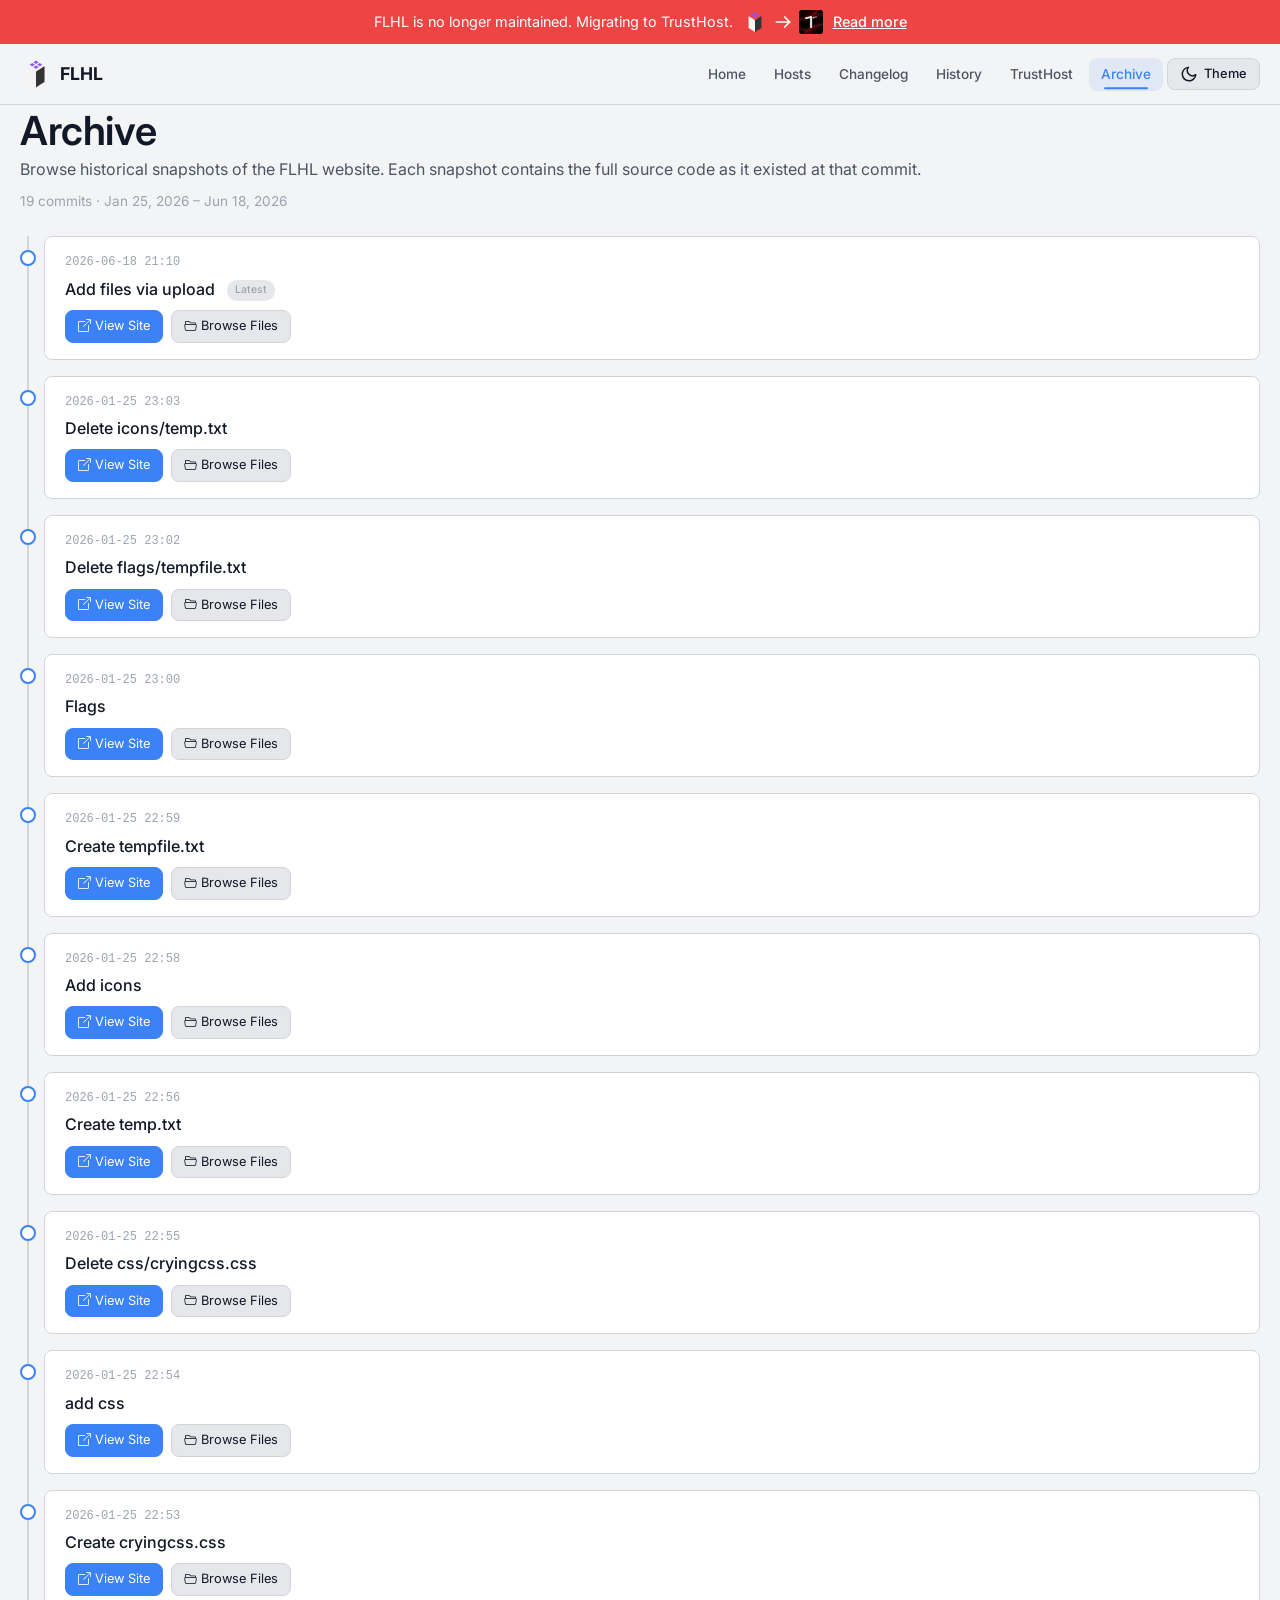
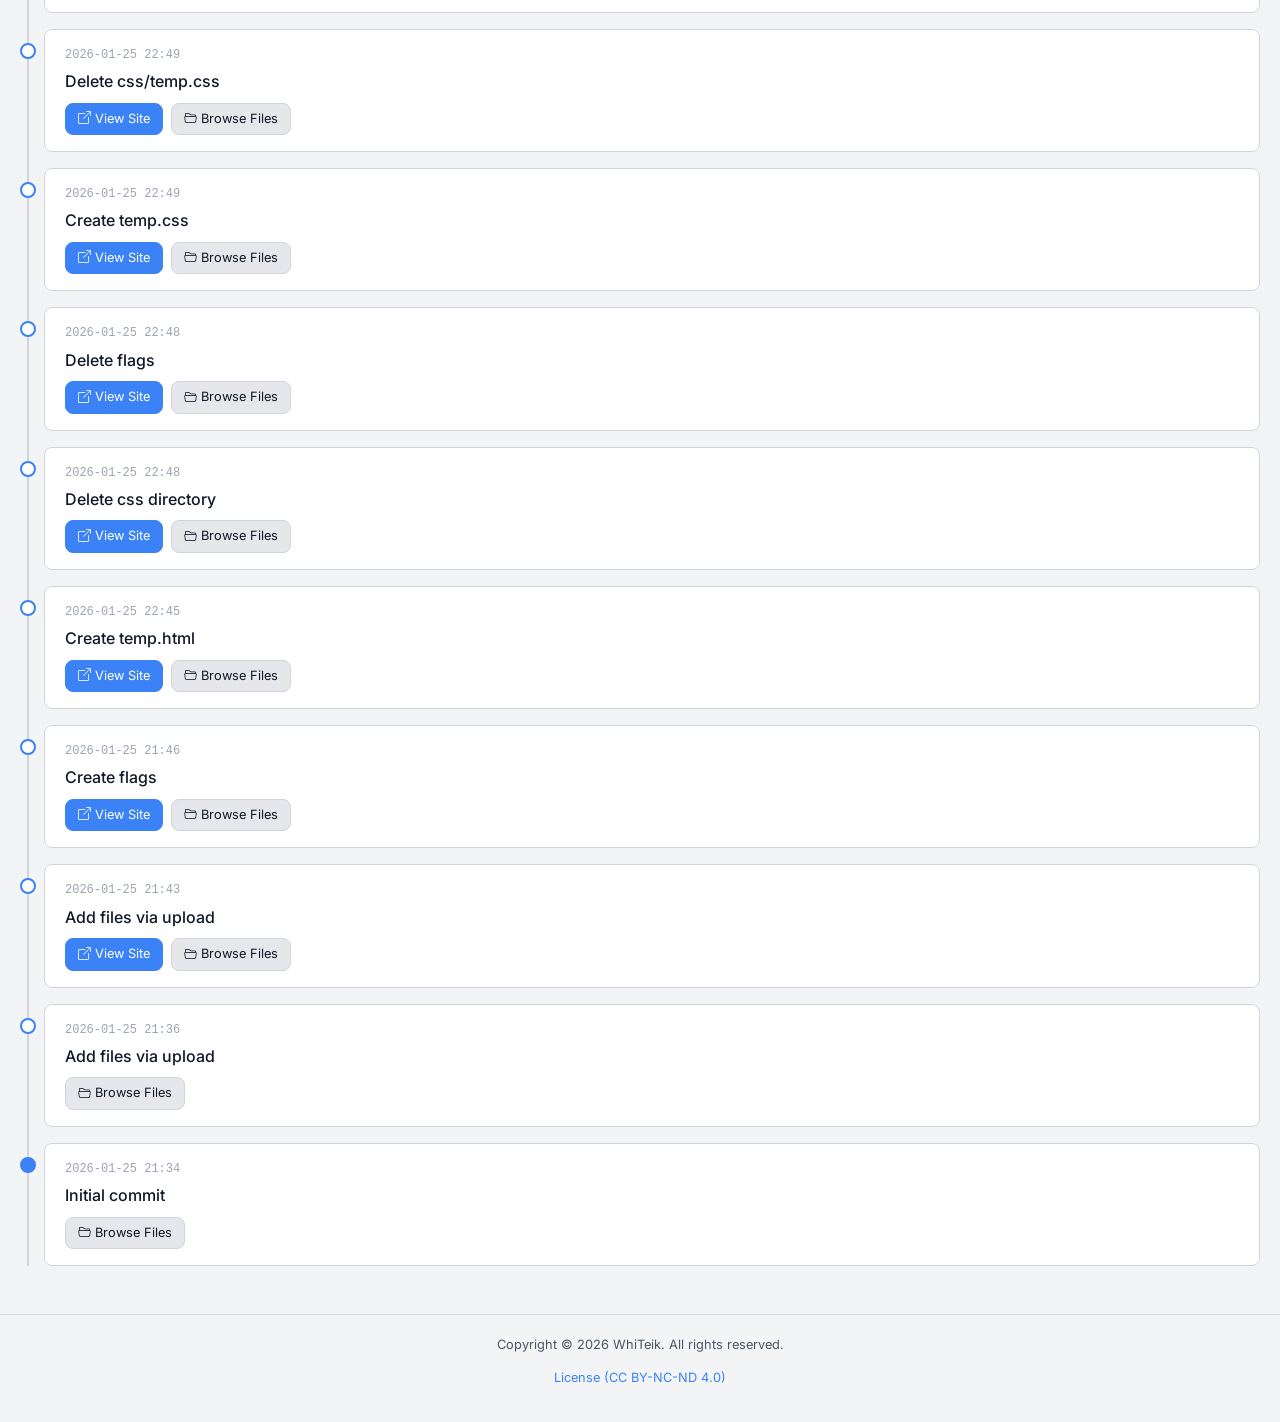
==== commit d98d0b90: "Add history page with FLHL origin story and timeline, add History link to all pages' nav" ====
--- a/archives.html
+++ b/archives.html
@@ -74,8 +74,9 @@
   </button>
   <a href="index.html">Home</a>
   <a href="flhl.html">Hosts</a>
-  <a href="changelog.html">Changelog</a>
-  <a href="trusthost.html">TrustHost</a>
+      <a href="changelog.html">Changelog</a>
+      <a href="history.html">History</a>
+      <a href="trusthost.html">TrustHost</a>
   <a href="archives.html" class="active" aria-current="page">Archive</a>
   <button class="btn btn-secondary btn-sm theme-btn-mobile" id="themeBtnMobile" aria-label="Toggle dark/light theme">
     <svg width="18" height="18" viewBox="0 0 24 24" fill="none" stroke="currentColor" stroke-width="2" stroke-linecap="round" stroke-linejoin="round"><path d="M21 12.79A9 9 0 1 1 11.21 3 7 7 0 0 0 21 12.79z"/></svg>
--- a/assets/css/styles.css
+++ b/assets/css/styles.css
@@ -99,7 +99,7 @@
 /* Desktop nav */
 #mainNav{
   display:flex;align-items:center;gap:4px;
-  position:absolute;right:20px;top:50%;transform:translateY(-50%);
+  position:absolute;right:20px;top:50%;transform:translateY(-50%);z-index:201;
 }
 .theme-btn-mobile{display:none}
 #mainNav a{
@@ -342,10 +342,10 @@
 @media(max-width:768px){
   .hamburger{display:flex}
   #mainNav{
-    position:fixed;top:0;left:-280px;width:280px;height:100dvh;
+    position:fixed;top:0;left:-280px;right:auto;width:280px;height:100dvh;
     background:var(--bg);border-right:1px solid var(--border);
     flex-direction:column;align-items:stretch;gap:0;
-    padding:60px 16px 16px;z-index:202;
+    padding:60px 16px 16px;z-index:202;transform:none;
     transition:left 0.25s ease;overflow-y:auto;
   }
   #mainNav.open{left:0}
